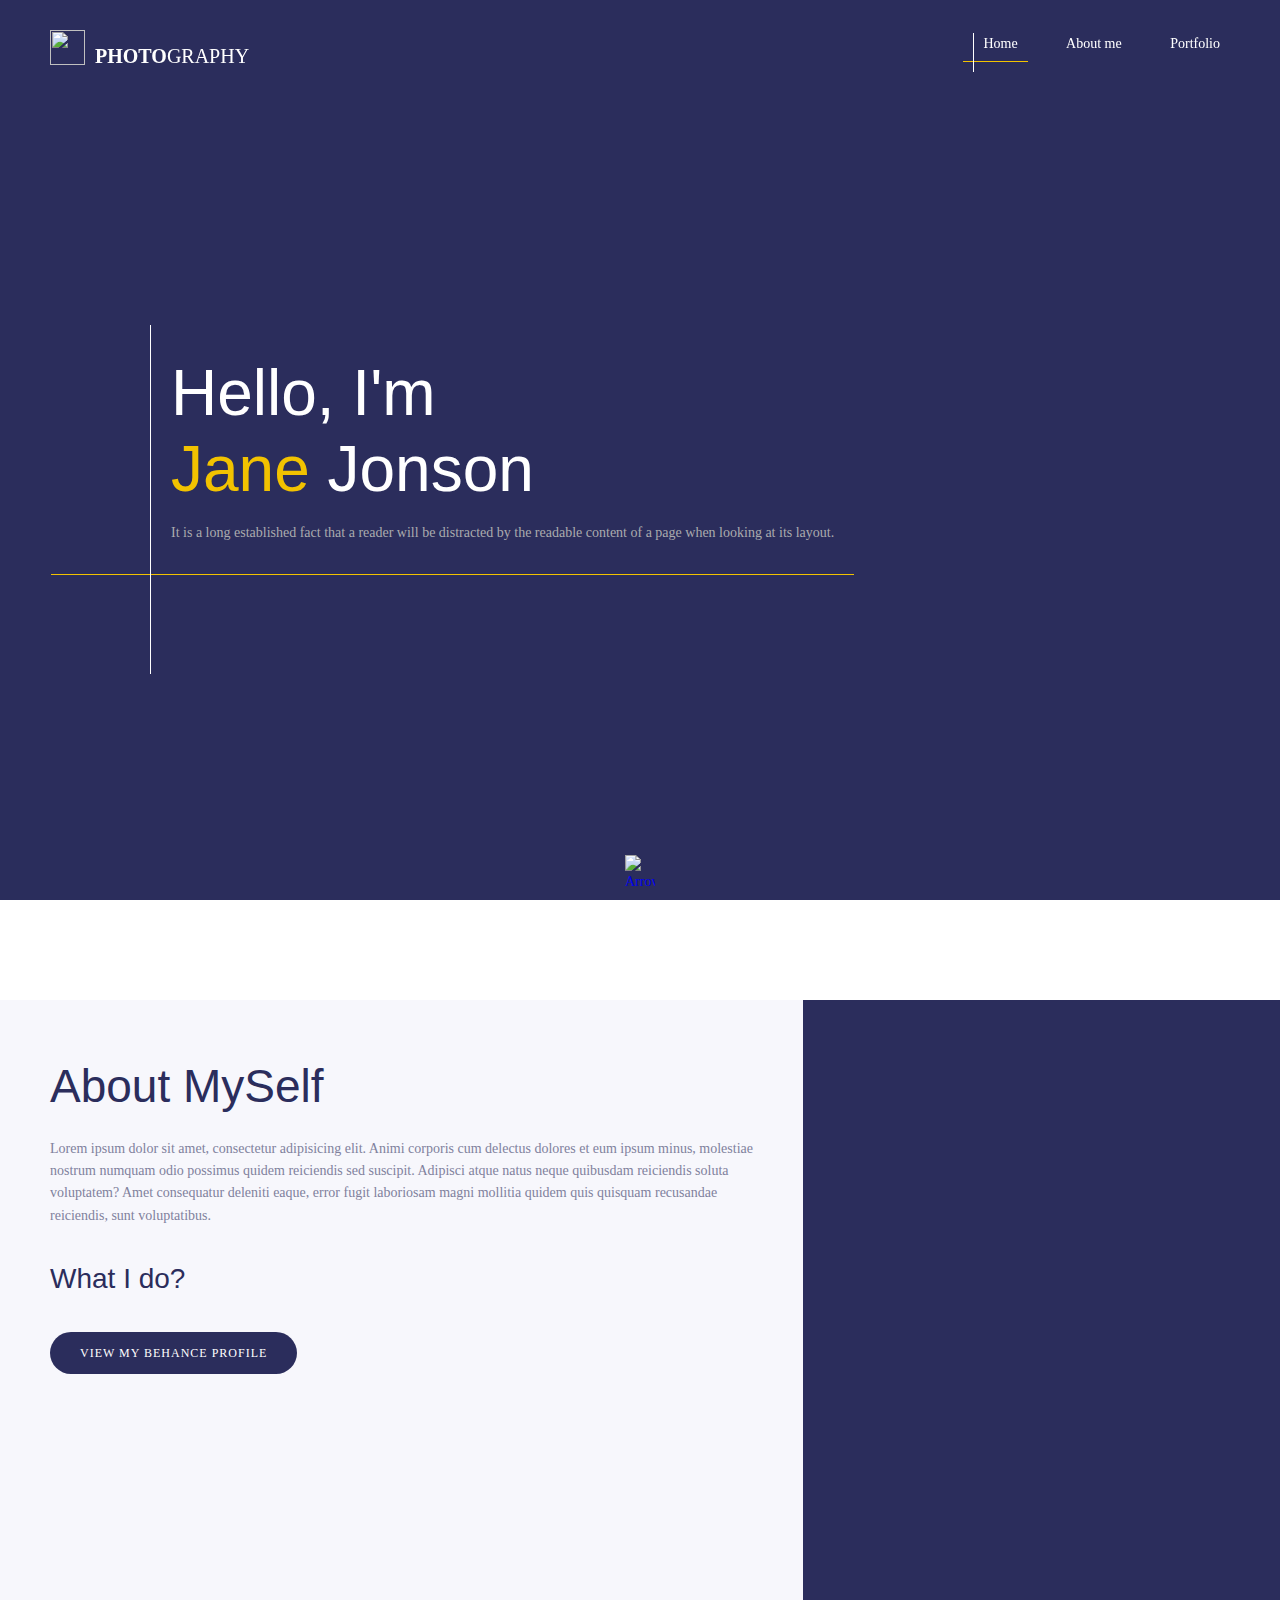
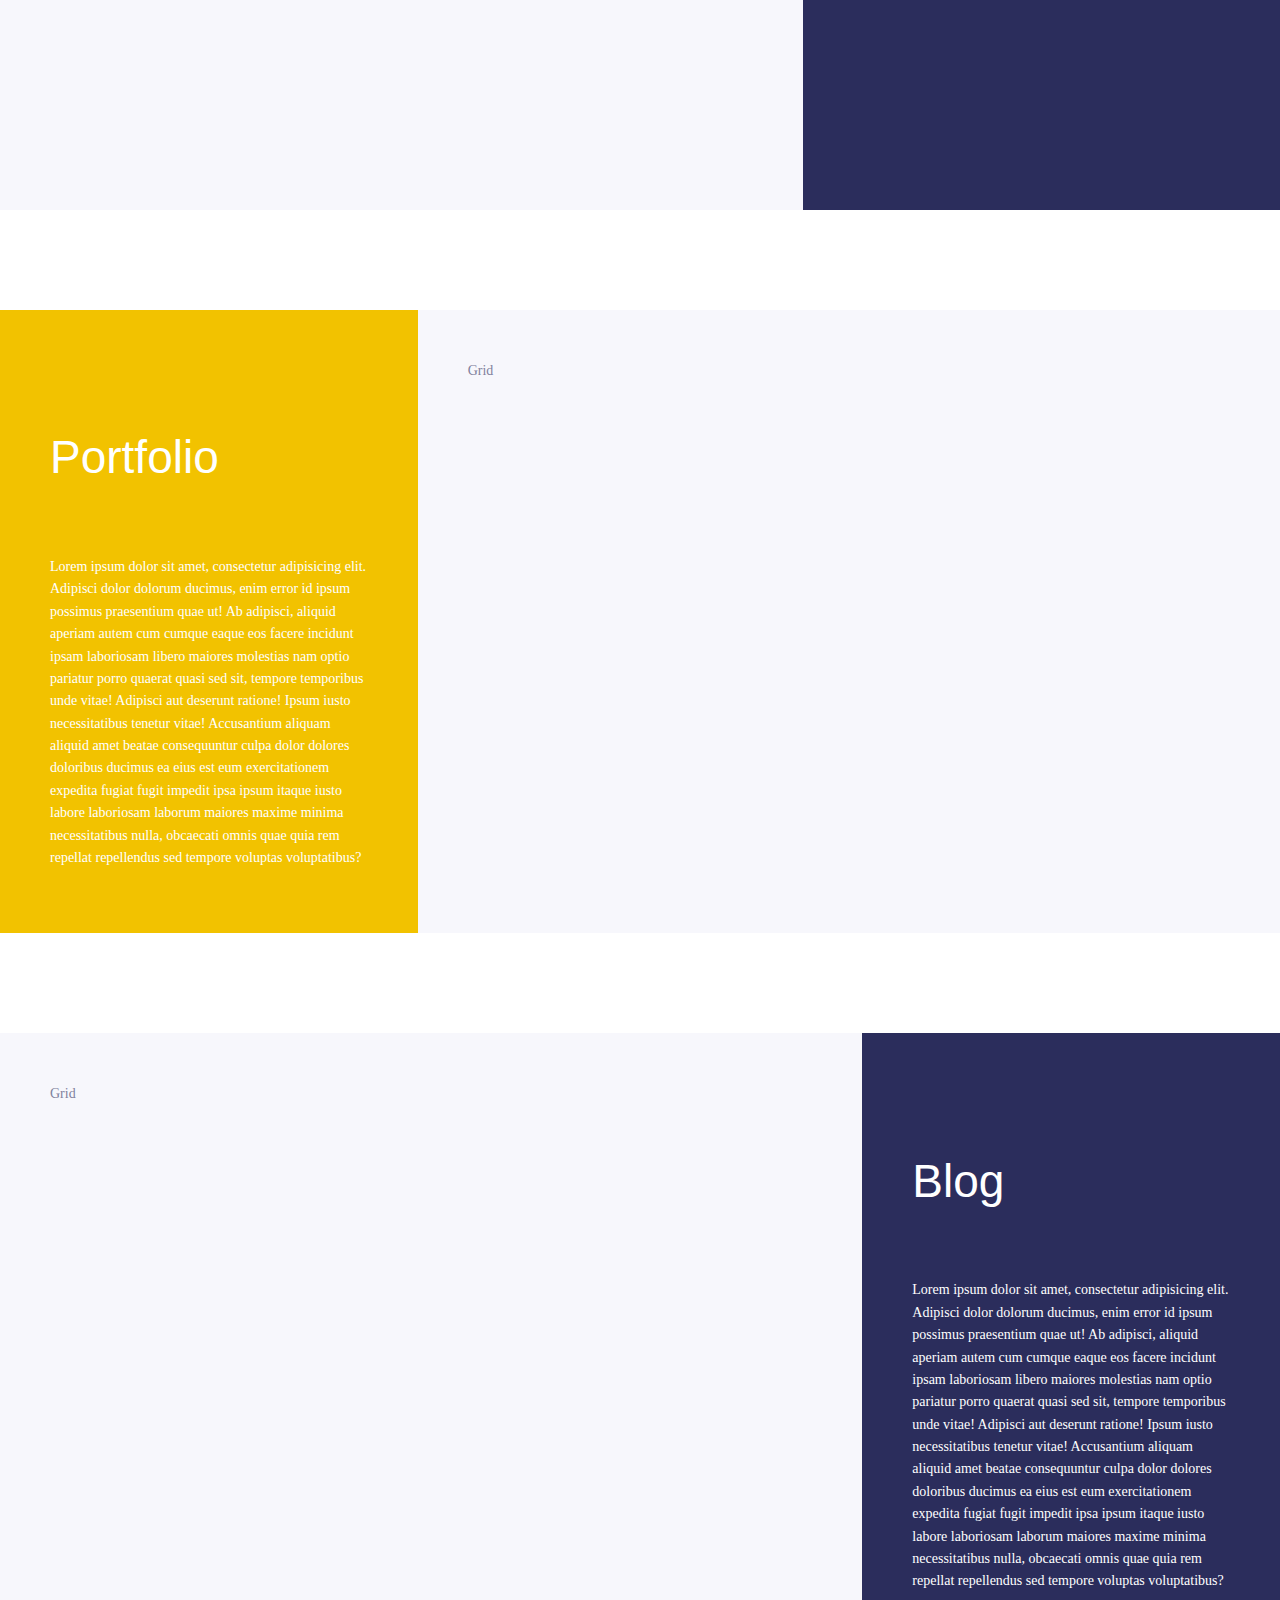
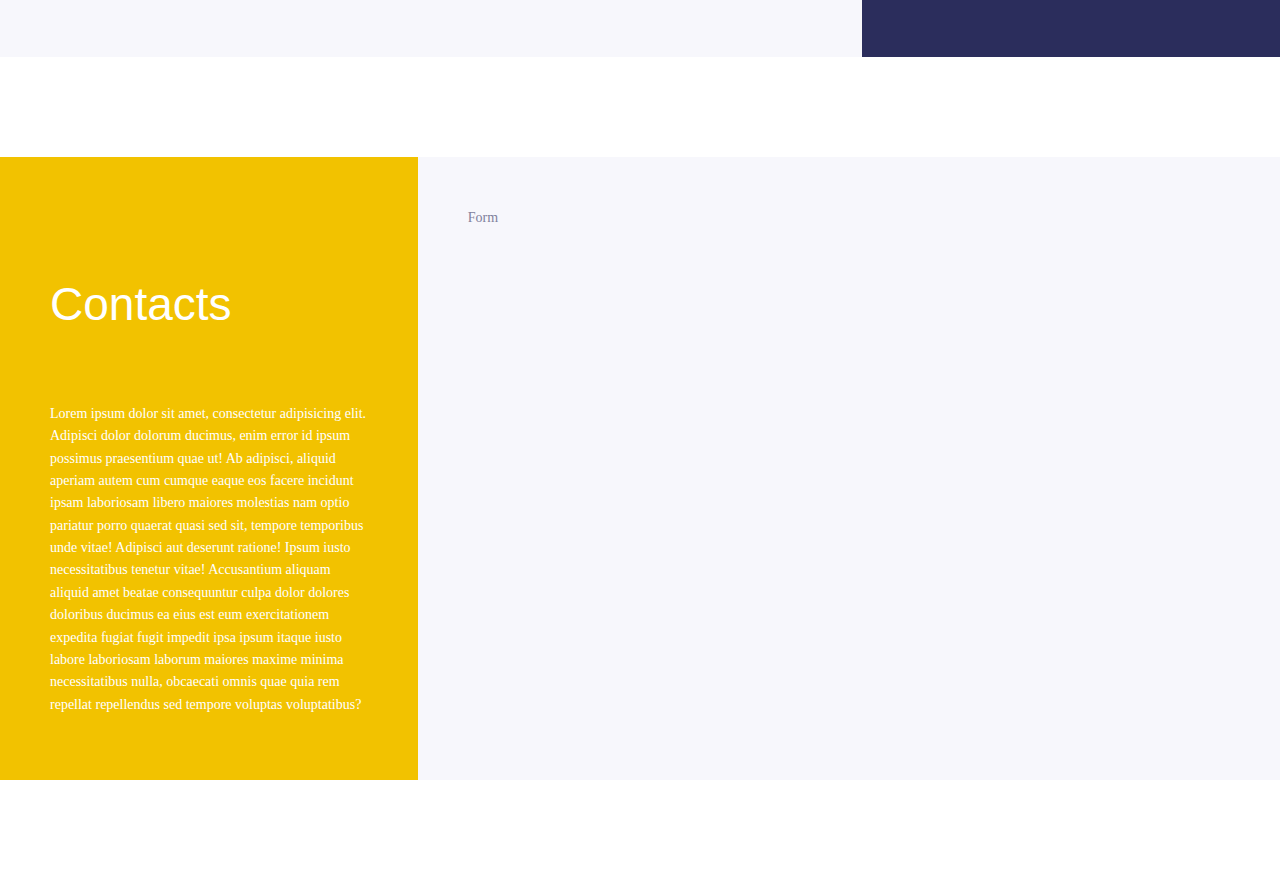
==== index.html @ dc1bf707 "Srcond commit" ====
<!doctype html>
<html lang="ru">
<head>
    <meta charset="UTF-8">
    <meta name="viewport"
          content="width=device-width, user-scalable=no, initial-scale=1.0, maximum-scale=1.0, minimum-scale=1.0">
    <meta http-equiv="X-UA-Compatible" content="ie=edge">
    <title>Photography - Home</title>
<link href="./css/common.css" rel="stylesheet"><link href="./css/index.css" rel="stylesheet"></head>
<body>

    <div class="wrapper">
        <header class="top-line">
            <div class="logo">
                <img class="camera-icon img-responsive" src="images/camera.svg" alt="">
                <p class="logo__text"><span>Photo</span>graphy</p>
            </div>
            <ul class="top-nav hidden-xs">
                <li class="top-nav__item"><a class="top-nav__link active" href="#">Home</a></li>
                <li class="top-nav__item"><a class="top-nav__link" href="#">About me</a></li>
                <li class="top-nav__item"><a class="top-nav__link" href="#">Portfolio</a></li>
            </ul>
        </header>
        <section class="section s-home">
            <div class="home-preview">
                <h2 class="home-preview__title">Hello, I'm<br><span>Jane</span> Jonson</h2>
                <p class="home-preview__description">It is a long established fact that a reader will be distracted by the readable content of a page when looking at its layout.</p>
            </div>
            <span class="square square--1"></span>
            <span class="square square--2"></span>
            <span class="square square--3"></span>
            <a class="arrow-link" href="#"><img class="img-responsive" src="images/arrow.svg" alt="Arrow"></a>
        </section>
        <section class="section s-about-me s-columns s-columns--reverse">
            <div class="s-columns__item s-columns__item--image s-columns__item--accent-1 my-photo"></div>
            <div class="s-columns__item s-columns__item--2">
                <div class="s-content s-about-me-content">
                    <h4 class="s-about-me-content__title">About MySelf</h4>
                    <p class="s-about-me-content__description">
                        Lorem ipsum dolor sit amet, consectetur adipisicing elit. Animi corporis cum delectus dolores et eum ipsum minus, molestiae nostrum numquam odio possimus quidem reiciendis sed suscipit. Adipisci atque natus neque quibusdam reiciendis soluta voluptatem? Amet consequatur deleniti eaque, error fugit laboriosam magni mollitia quidem quis quisquam recusandae reiciendis, sunt voluptatibus.
                    </p>
                    <h4 class="s-about-me-content__sub-title">What I do?</h4>
                    <a href="#" class="btn btn--accent-1">View my behance profile</a>
                </div>
            </div>
        </section>
        <section class="section s-portfolio s-columns">
            <div class="s-columns__item s-columns__item--1 s-columns__item--accent-2">
                <div class="s-sidebar">
                    <h4 class="s-sidebar__title">Portfolio</h4>
                    <p class="s-sidebar__description">Lorem ipsum dolor sit amet, consectetur adipisicing elit. Adipisci dolor dolorum ducimus, enim error id ipsum possimus praesentium quae ut! Ab adipisci, aliquid aperiam autem cum cumque eaque eos facere incidunt ipsam laboriosam libero maiores molestias nam optio pariatur porro quaerat quasi sed sit, tempore temporibus unde vitae! Adipisci aut deserunt ratione! Ipsum iusto necessitatibus tenetur vitae! Accusantium aliquam aliquid amet beatae consequuntur culpa dolor dolores doloribus ducimus ea eius est eum exercitationem expedita fugiat fugit impedit ipsa ipsum itaque iusto labore laboriosam laborum maiores maxime minima necessitatibus nulla, obcaecati omnis quae quia rem repellat repellendus sed tempore voluptas voluptatibus?</p>
                </div>
            </div>
            <div class="s-columns__item s-columns__item--2">
                <div class="s-content">
                    Grid
                </div>
            </div>
        </section>
        <section class="section s-blog s-columns s-columns--reverse">
            <div class="s-columns__item s-columns__item--1 s-columns__item--accent-1">
                <div class="s-sidebar">
                    <h4 class="s-sidebar__title">Blog</h4>
                    <p class="s-sidebar__description">Lorem ipsum dolor sit amet, consectetur adipisicing elit. Adipisci dolor dolorum ducimus, enim error id ipsum possimus praesentium quae ut! Ab adipisci, aliquid aperiam autem cum cumque eaque eos facere incidunt ipsam laboriosam libero maiores molestias nam optio pariatur porro quaerat quasi sed sit, tempore temporibus unde vitae! Adipisci aut deserunt ratione! Ipsum iusto necessitatibus tenetur vitae! Accusantium aliquam aliquid amet beatae consequuntur culpa dolor dolores doloribus ducimus ea eius est eum exercitationem expedita fugiat fugit impedit ipsa ipsum itaque iusto labore laboriosam laborum maiores maxime minima necessitatibus nulla, obcaecati omnis quae quia rem repellat repellendus sed tempore voluptas voluptatibus?</p>
                </div>
            </div>
            <div class="s-columns__item s-columns__item--2">
                <div class="s-content">
                    Grid
                </div>
            </div>
        </section>
        <section class="section s-contacts s-columns">
            <div class="s-columns__item s-columns__item--1 s-columns__item--accent-2">
                <div class="s-sidebar">
                    <h4 class="s-sidebar__title">Contacts</h4>
                    <p class="s-sidebar__description">Lorem ipsum dolor sit amet, consectetur adipisicing elit. Adipisci dolor dolorum ducimus, enim error id ipsum possimus praesentium quae ut! Ab adipisci, aliquid aperiam autem cum cumque eaque eos facere incidunt ipsam laboriosam libero maiores molestias nam optio pariatur porro quaerat quasi sed sit, tempore temporibus unde vitae! Adipisci aut deserunt ratione! Ipsum iusto necessitatibus tenetur vitae! Accusantium aliquam aliquid amet beatae consequuntur culpa dolor dolores doloribus ducimus ea eius est eum exercitationem expedita fugiat fugit impedit ipsa ipsum itaque iusto labore laboriosam laborum maiores maxime minima necessitatibus nulla, obcaecati omnis quae quia rem repellat repellendus sed tempore voluptas voluptatibus?</p>
                </div>
            </div>
            <div class="s-columns__item s-columns__item--2">
                <div class="s-content">
                    Form
                </div>
            </div>
        </section>
    </div>

<script type="text/javascript" src="js/common.js"></script><script type="text/javascript" src="js/index.js"></script></body>
</html>
---- css/common.css ----
@font-face {
  font-family: "Trirong";
  font-style: normal;
  font-weight: 300;
  src: url(../fonts/Trirong-Light.ttf) format("truetype"); }

@font-face {
  font-family: "Trirong";
  font-style: normal;
  font-weight: normal;
  src: url(../fonts/Trirong-Regular.ttf) format("truetype"); }

@font-face {
  font-family: "Trirong";
  font-style: normal;
  font-weight: 600;
  src: url(../fonts/Trirong-Bold.ttf) format("truetype"); }

@font-face {
  font-family: "Muli";
  font-style: normal;
  font-weight: 300;
  src: url(../fonts/Muli-Light.ttf) format("truetype"); }

@font-face {
  font-family: "Muli";
  font-style: normal;
  font-weight: normal;
  src: url(../fonts/Muli-Regular.ttf) format("truetype"); }

@font-face {
  font-family: "Muli";
  font-style: normal;
  font-weight: 600;
  src: url(../fonts/Muli-Bold.ttf) format("truetype"); }
/*!
 * Bootstrap v3.3.7 (http://getbootstrap.com)
 * Copyright 2011-2017 Twitter, Inc.
 * Licensed under MIT (https://github.com/twbs/bootstrap/blob/master/LICENSE)
 */

/*!
 * Generated using the Bootstrap Customizer (https://getbootstrap.com/docs/3.3/customize/?id=8923ae95df636261708defb2355a4cfc)
 * Config saved to config.json and https://gist.github.com/8923ae95df636261708defb2355a4cfc
 */
/*!
 * Bootstrap v3.3.7 (http://getbootstrap.com)
 * Copyright 2011-2016 Twitter, Inc.
 * Licensed under MIT (https://github.com/twbs/bootstrap/blob/master/LICENSE)
 */
/*! normalize.css v3.0.3 | MIT License | github.com/necolas/normalize.css */
html {
  font-family: sans-serif;
  -ms-text-size-adjust: 100%;
  -webkit-text-size-adjust: 100%;
}
body {
  margin: 0;
}
article,
aside,
details,
figcaption,
figure,
footer,
header,
hgroup,
main,
menu,
nav,
section,
summary {
  display: block;
}
audio,
canvas,
progress,
video {
  display: inline-block;
  vertical-align: baseline;
}
audio:not([controls]) {
  display: none;
  height: 0;
}
[hidden],
template {
  display: none;
}
a {
  background-color: transparent;
}
a:active,
a:hover {
  outline: 0;
}
abbr[title] {
  border-bottom: 1px dotted;
}
b,
strong {
  font-weight: bold;
}
dfn {
  font-style: italic;
}
h1 {
  font-size: 2em;
  margin: 0.67em 0;
}
mark {
  background: #ff0;
  color: #000;
}
small {
  font-size: 80%;
}
sub,
sup {
  font-size: 75%;
  line-height: 0;
  position: relative;
  vertical-align: baseline;
}
sup {
  top: -0.5em;
}
sub {
  bottom: -0.25em;
}
img {
  border: 0;
}
svg:not(:root) {
  overflow: hidden;
}
figure {
  margin: 1em 40px;
}
hr {
  -webkit-box-sizing: content-box;
     -moz-box-sizing: content-box;
          box-sizing: content-box;
  height: 0;
}
pre {
  overflow: auto;
}
code,
kbd,
pre,
samp {
  font-family: monospace, monospace;
  font-size: 1em;
}
button,
input,
optgroup,
select,
textarea {
  color: inherit;
  font: inherit;
  margin: 0;
}
button {
  overflow: visible;
}
button,
select {
  text-transform: none;
}
button,
html input[type="button"],
input[type="reset"],
input[type="submit"] {
  -webkit-appearance: button;
  cursor: pointer;
}
button[disabled],
html input[disabled] {
  cursor: default;
}
button::-moz-focus-inner,
input::-moz-focus-inner {
  border: 0;
  padding: 0;
}
input {
  line-height: normal;
}
input[type="checkbox"],
input[type="radio"] {
  -webkit-box-sizing: border-box;
     -moz-box-sizing: border-box;
          box-sizing: border-box;
  padding: 0;
}
input[type="number"]::-webkit-inner-spin-button,
input[type="number"]::-webkit-outer-spin-button {
  height: auto;
}
input[type="search"] {
  -webkit-appearance: textfield;
  -webkit-box-sizing: content-box;
     -moz-box-sizing: content-box;
          box-sizing: content-box;
}
input[type="search"]::-webkit-search-cancel-button,
input[type="search"]::-webkit-search-decoration {
  -webkit-appearance: none;
}
fieldset {
  border: 1px solid #c0c0c0;
  margin: 0 2px;
  padding: 0.35em 0.625em 0.75em;
}
legend {
  border: 0;
  padding: 0;
}
textarea {
  overflow: auto;
}
optgroup {
  font-weight: bold;
}
table {
  border-collapse: collapse;
  border-spacing: 0;
}
td,
th {
  padding: 0;
}
* {
  -webkit-box-sizing: border-box;
  -moz-box-sizing: border-box;
  box-sizing: border-box;
}
*:before,
*:after {
  -webkit-box-sizing: border-box;
  -moz-box-sizing: border-box;
  box-sizing: border-box;
}
html {
  font-size: 10px;
  -webkit-tap-highlight-color: rgba(0, 0, 0, 0);
}
body {
  font-family: "Helvetica Neue", Helvetica, Arial, sans-serif;
  font-size: 14px;
  line-height: 1.42857143;
  color: #333333;
  background-color: #ffffff;
}
input,
button,
select,
textarea {
  font-family: inherit;
  font-size: inherit;
  line-height: inherit;
}
a {
  text-decoration: none;
}
a:hover,
a:focus {
  text-decoration: none;
}
a:focus {
  outline: 5px auto -webkit-focus-ring-color;
  outline-offset: -2px;
}
figure {
  margin: 0;
}
img {
  vertical-align: middle;
}
.img-responsive {
  display: block;
  max-width: 100%;
  height: auto;
}
.img-rounded {
  border-radius: 6px;
}
.img-thumbnail {
  padding: 4px;
  line-height: 1.42857143;
  background-color: #ffffff;
  border: 1px solid #dddddd;
  border-radius: 4px;
  -webkit-transition: all 0.2s ease-in-out;
  -o-transition: all 0.2s ease-in-out;
  transition: all 0.2s ease-in-out;
  display: inline-block;
  max-width: 100%;
  height: auto;
}
.img-circle {
  border-radius: 50%;
}
hr {
  margin-top: 20px;
  margin-bottom: 20px;
  border: 0;
  border-top: 1px solid #eeeeee;
}
.sr-only {
  position: absolute;
  width: 1px;
  height: 1px;
  margin: -1px;
  padding: 0;
  overflow: hidden;
  clip: rect(0, 0, 0, 0);
  border: 0;
}
.sr-only-focusable:active,
.sr-only-focusable:focus {
  position: static;
  width: auto;
  height: auto;
  margin: 0;
  overflow: visible;
  clip: auto;
}
[role="button"] {
  cursor: pointer;
}
.container {
  margin-right: auto;
  margin-left: auto;
  padding-left: 15px;
  padding-right: 15px;
}
@media (min-width: 768px) {
  .container {
    width: 750px;
  }
}
@media (min-width: 992px) {
  .container {
    width: 970px;
  }
}
@media (min-width: 1200px) {
  .container {
    width: 1170px;
  }
}
.container-fluid {
  width: 100%;
  margin-right: auto;
  margin-left: auto;
  padding-left: 15px;
  padding-right: 15px;
}
.row {
  margin-left: -15px;
  margin-right: -15px;
}
.col-xs-1, .col-sm-1, .col-md-1, .col-lg-1, .col-xs-2, .col-sm-2, .col-md-2, .col-lg-2, .col-xs-3, .col-sm-3, .col-md-3, .col-lg-3, .col-xs-4, .col-sm-4, .col-md-4, .col-lg-4, .col-xs-5, .col-sm-5, .col-md-5, .col-lg-5, .col-xs-6, .col-sm-6, .col-md-6, .col-lg-6, .col-xs-7, .col-sm-7, .col-md-7, .col-lg-7, .col-xs-8, .col-sm-8, .col-md-8, .col-lg-8, .col-xs-9, .col-sm-9, .col-md-9, .col-lg-9, .col-xs-10, .col-sm-10, .col-md-10, .col-lg-10, .col-xs-11, .col-sm-11, .col-md-11, .col-lg-11, .col-xs-12, .col-sm-12, .col-md-12, .col-lg-12 {
  position: relative;
  min-height: 1px;
  padding-left: 15px;
  padding-right: 15px;
}
.col-xs-1, .col-xs-2, .col-xs-3, .col-xs-4, .col-xs-5, .col-xs-6, .col-xs-7, .col-xs-8, .col-xs-9, .col-xs-10, .col-xs-11, .col-xs-12 {
  float: left;
}
.col-xs-12 {
  width: 100%;
}
.col-xs-11 {
  width: 91.66666667%;
}
.col-xs-10 {
  width: 83.33333333%;
}
.col-xs-9 {
  width: 75%;
}
.col-xs-8 {
  width: 66.66666667%;
}
.col-xs-7 {
  width: 58.33333333%;
}
.col-xs-6 {
  width: 50%;
}
.col-xs-5 {
  width: 41.66666667%;
}
.col-xs-4 {
  width: 33.33333333%;
}
.col-xs-3 {
  width: 25%;
}
.col-xs-2 {
  width: 16.66666667%;
}
.col-xs-1 {
  width: 8.33333333%;
}
.col-xs-pull-12 {
  right: 100%;
}
.col-xs-pull-11 {
  right: 91.66666667%;
}
.col-xs-pull-10 {
  right: 83.33333333%;
}
.col-xs-pull-9 {
  right: 75%;
}
.col-xs-pull-8 {
  right: 66.66666667%;
}
.col-xs-pull-7 {
  right: 58.33333333%;
}
.col-xs-pull-6 {
  right: 50%;
}
.col-xs-pull-5 {
  right: 41.66666667%;
}
.col-xs-pull-4 {
  right: 33.33333333%;
}
.col-xs-pull-3 {
  right: 25%;
}
.col-xs-pull-2 {
  right: 16.66666667%;
}
.col-xs-pull-1 {
  right: 8.33333333%;
}
.col-xs-pull-0 {
  right: auto;
}
.col-xs-push-12 {
  left: 100%;
}
.col-xs-push-11 {
  left: 91.66666667%;
}
.col-xs-push-10 {
  left: 83.33333333%;
}
.col-xs-push-9 {
  left: 75%;
}
.col-xs-push-8 {
  left: 66.66666667%;
}
.col-xs-push-7 {
  left: 58.33333333%;
}
.col-xs-push-6 {
  left: 50%;
}
.col-xs-push-5 {
  left: 41.66666667%;
}
.col-xs-push-4 {
  left: 33.33333333%;
}
.col-xs-push-3 {
  left: 25%;
}
.col-xs-push-2 {
  left: 16.66666667%;
}
.col-xs-push-1 {
  left: 8.33333333%;
}
.col-xs-push-0 {
  left: auto;
}
.col-xs-offset-12 {
  margin-left: 100%;
}
.col-xs-offset-11 {
  margin-left: 91.66666667%;
}
.col-xs-offset-10 {
  margin-left: 83.33333333%;
}
.col-xs-offset-9 {
  margin-left: 75%;
}
.col-xs-offset-8 {
  margin-left: 66.66666667%;
}
.col-xs-offset-7 {
  margin-left: 58.33333333%;
}
.col-xs-offset-6 {
  margin-left: 50%;
}
.col-xs-offset-5 {
  margin-left: 41.66666667%;
}
.col-xs-offset-4 {
  margin-left: 33.33333333%;
}
.col-xs-offset-3 {
  margin-left: 25%;
}
.col-xs-offset-2 {
  margin-left: 16.66666667%;
}
.col-xs-offset-1 {
  margin-left: 8.33333333%;
}
.col-xs-offset-0 {
  margin-left: 0%;
}
@media (min-width: 768px) {
  .col-sm-1, .col-sm-2, .col-sm-3, .col-sm-4, .col-sm-5, .col-sm-6, .col-sm-7, .col-sm-8, .col-sm-9, .col-sm-10, .col-sm-11, .col-sm-12 {
    float: left;
  }
  .col-sm-12 {
    width: 100%;
  }
  .col-sm-11 {
    width: 91.66666667%;
  }
  .col-sm-10 {
    width: 83.33333333%;
  }
  .col-sm-9 {
    width: 75%;
  }
  .col-sm-8 {
    width: 66.66666667%;
  }
  .col-sm-7 {
    width: 58.33333333%;
  }
  .col-sm-6 {
    width: 50%;
  }
  .col-sm-5 {
    width: 41.66666667%;
  }
  .col-sm-4 {
    width: 33.33333333%;
  }
  .col-sm-3 {
    width: 25%;
  }
  .col-sm-2 {
    width: 16.66666667%;
  }
  .col-sm-1 {
    width: 8.33333333%;
  }
  .col-sm-pull-12 {
    right: 100%;
  }
  .col-sm-pull-11 {
    right: 91.66666667%;
  }
  .col-sm-pull-10 {
    right: 83.33333333%;
  }
  .col-sm-pull-9 {
    right: 75%;
  }
  .col-sm-pull-8 {
    right: 66.66666667%;
  }
  .col-sm-pull-7 {
    right: 58.33333333%;
  }
  .col-sm-pull-6 {
    right: 50%;
  }
  .col-sm-pull-5 {
    right: 41.66666667%;
  }
  .col-sm-pull-4 {
    right: 33.33333333%;
  }
  .col-sm-pull-3 {
    right: 25%;
  }
  .col-sm-pull-2 {
    right: 16.66666667%;
  }
  .col-sm-pull-1 {
    right: 8.33333333%;
  }
  .col-sm-pull-0 {
    right: auto;
  }
  .col-sm-push-12 {
    left: 100%;
  }
  .col-sm-push-11 {
    left: 91.66666667%;
  }
  .col-sm-push-10 {
    left: 83.33333333%;
  }
  .col-sm-push-9 {
    left: 75%;
  }
  .col-sm-push-8 {
    left: 66.66666667%;
  }
  .col-sm-push-7 {
    left: 58.33333333%;
  }
  .col-sm-push-6 {
    left: 50%;
  }
  .col-sm-push-5 {
    left: 41.66666667%;
  }
  .col-sm-push-4 {
    left: 33.33333333%;
  }
  .col-sm-push-3 {
    left: 25%;
  }
  .col-sm-push-2 {
    left: 16.66666667%;
  }
  .col-sm-push-1 {
    left: 8.33333333%;
  }
  .col-sm-push-0 {
    left: auto;
  }
  .col-sm-offset-12 {
    margin-left: 100%;
  }
  .col-sm-offset-11 {
    margin-left: 91.66666667%;
  }
  .col-sm-offset-10 {
    margin-left: 83.33333333%;
  }
  .col-sm-offset-9 {
    margin-left: 75%;
  }
  .col-sm-offset-8 {
    margin-left: 66.66666667%;
  }
  .col-sm-offset-7 {
    margin-left: 58.33333333%;
  }
  .col-sm-offset-6 {
    margin-left: 50%;
  }
  .col-sm-offset-5 {
    margin-left: 41.66666667%;
  }
  .col-sm-offset-4 {
    margin-left: 33.33333333%;
  }
  .col-sm-offset-3 {
    margin-left: 25%;
  }
  .col-sm-offset-2 {
    margin-left: 16.66666667%;
  }
  .col-sm-offset-1 {
    margin-left: 8.33333333%;
  }
  .col-sm-offset-0 {
    margin-left: 0%;
  }
}
@media (min-width: 992px) {
  .col-md-1, .col-md-2, .col-md-3, .col-md-4, .col-md-5, .col-md-6, .col-md-7, .col-md-8, .col-md-9, .col-md-10, .col-md-11, .col-md-12 {
    float: left;
  }
  .col-md-12 {
    width: 100%;
  }
  .col-md-11 {
    width: 91.66666667%;
  }
  .col-md-10 {
    width: 83.33333333%;
  }
  .col-md-9 {
    width: 75%;
  }
  .col-md-8 {
    width: 66.66666667%;
  }
  .col-md-7 {
    width: 58.33333333%;
  }
  .col-md-6 {
    width: 50%;
  }
  .col-md-5 {
    width: 41.66666667%;
  }
  .col-md-4 {
    width: 33.33333333%;
  }
  .col-md-3 {
    width: 25%;
  }
  .col-md-2 {
    width: 16.66666667%;
  }
  .col-md-1 {
    width: 8.33333333%;
  }
  .col-md-pull-12 {
    right: 100%;
  }
  .col-md-pull-11 {
    right: 91.66666667%;
  }
  .col-md-pull-10 {
    right: 83.33333333%;
  }
  .col-md-pull-9 {
    right: 75%;
  }
  .col-md-pull-8 {
    right: 66.66666667%;
  }
  .col-md-pull-7 {
    right: 58.33333333%;
  }
  .col-md-pull-6 {
    right: 50%;
  }
  .col-md-pull-5 {
    right: 41.66666667%;
  }
  .col-md-pull-4 {
    right: 33.33333333%;
  }
  .col-md-pull-3 {
    right: 25%;
  }
  .col-md-pull-2 {
    right: 16.66666667%;
  }
  .col-md-pull-1 {
    right: 8.33333333%;
  }
  .col-md-pull-0 {
    right: auto;
  }
  .col-md-push-12 {
    left: 100%;
  }
  .col-md-push-11 {
    left: 91.66666667%;
  }
  .col-md-push-10 {
    left: 83.33333333%;
  }
  .col-md-push-9 {
    left: 75%;
  }
  .col-md-push-8 {
    left: 66.66666667%;
  }
  .col-md-push-7 {
    left: 58.33333333%;
  }
  .col-md-push-6 {
    left: 50%;
  }
  .col-md-push-5 {
    left: 41.66666667%;
  }
  .col-md-push-4 {
    left: 33.33333333%;
  }
  .col-md-push-3 {
    left: 25%;
  }
  .col-md-push-2 {
    left: 16.66666667%;
  }
  .col-md-push-1 {
    left: 8.33333333%;
  }
  .col-md-push-0 {
    left: auto;
  }
  .col-md-offset-12 {
    margin-left: 100%;
  }
  .col-md-offset-11 {
    margin-left: 91.66666667%;
  }
  .col-md-offset-10 {
    margin-left: 83.33333333%;
  }
  .col-md-offset-9 {
    margin-left: 75%;
  }
  .col-md-offset-8 {
    margin-left: 66.66666667%;
  }
  .col-md-offset-7 {
    margin-left: 58.33333333%;
  }
  .col-md-offset-6 {
    margin-left: 50%;
  }
  .col-md-offset-5 {
    margin-left: 41.66666667%;
  }
  .col-md-offset-4 {
    margin-left: 33.33333333%;
  }
  .col-md-offset-3 {
    margin-left: 25%;
  }
  .col-md-offset-2 {
    margin-left: 16.66666667%;
  }
  .col-md-offset-1 {
    margin-left: 8.33333333%;
  }
  .col-md-offset-0 {
    margin-left: 0%;
  }
}
@media (min-width: 1200px) {
  .col-lg-1, .col-lg-2, .col-lg-3, .col-lg-4, .col-lg-5, .col-lg-6, .col-lg-7, .col-lg-8, .col-lg-9, .col-lg-10, .col-lg-11, .col-lg-12 {
    float: left;
  }
  .col-lg-12 {
    width: 100%;
  }
  .col-lg-11 {
    width: 91.66666667%;
  }
  .col-lg-10 {
    width: 83.33333333%;
  }
  .col-lg-9 {
    width: 75%;
  }
  .col-lg-8 {
    width: 66.66666667%;
  }
  .col-lg-7 {
    width: 58.33333333%;
  }
  .col-lg-6 {
    width: 50%;
  }
  .col-lg-5 {
    width: 41.66666667%;
  }
  .col-lg-4 {
    width: 33.33333333%;
  }
  .col-lg-3 {
    width: 25%;
  }
  .col-lg-2 {
    width: 16.66666667%;
  }
  .col-lg-1 {
    width: 8.33333333%;
  }
  .col-lg-pull-12 {
    right: 100%;
  }
  .col-lg-pull-11 {
    right: 91.66666667%;
  }
  .col-lg-pull-10 {
    right: 83.33333333%;
  }
  .col-lg-pull-9 {
    right: 75%;
  }
  .col-lg-pull-8 {
    right: 66.66666667%;
  }
  .col-lg-pull-7 {
    right: 58.33333333%;
  }
  .col-lg-pull-6 {
    right: 50%;
  }
  .col-lg-pull-5 {
    right: 41.66666667%;
  }
  .col-lg-pull-4 {
    right: 33.33333333%;
  }
  .col-lg-pull-3 {
    right: 25%;
  }
  .col-lg-pull-2 {
    right: 16.66666667%;
  }
  .col-lg-pull-1 {
    right: 8.33333333%;
  }
  .col-lg-pull-0 {
    right: auto;
  }
  .col-lg-push-12 {
    left: 100%;
  }
  .col-lg-push-11 {
    left: 91.66666667%;
  }
  .col-lg-push-10 {
    left: 83.33333333%;
  }
  .col-lg-push-9 {
    left: 75%;
  }
  .col-lg-push-8 {
    left: 66.66666667%;
  }
  .col-lg-push-7 {
    left: 58.33333333%;
  }
  .col-lg-push-6 {
    left: 50%;
  }
  .col-lg-push-5 {
    left: 41.66666667%;
  }
  .col-lg-push-4 {
    left: 33.33333333%;
  }
  .col-lg-push-3 {
    left: 25%;
  }
  .col-lg-push-2 {
    left: 16.66666667%;
  }
  .col-lg-push-1 {
    left: 8.33333333%;
  }
  .col-lg-push-0 {
    left: auto;
  }
  .col-lg-offset-12 {
    margin-left: 100%;
  }
  .col-lg-offset-11 {
    margin-left: 91.66666667%;
  }
  .col-lg-offset-10 {
    margin-left: 83.33333333%;
  }
  .col-lg-offset-9 {
    margin-left: 75%;
  }
  .col-lg-offset-8 {
    margin-left: 66.66666667%;
  }
  .col-lg-offset-7 {
    margin-left: 58.33333333%;
  }
  .col-lg-offset-6 {
    margin-left: 50%;
  }
  .col-lg-offset-5 {
    margin-left: 41.66666667%;
  }
  .col-lg-offset-4 {
    margin-left: 33.33333333%;
  }
  .col-lg-offset-3 {
    margin-left: 25%;
  }
  .col-lg-offset-2 {
    margin-left: 16.66666667%;
  }
  .col-lg-offset-1 {
    margin-left: 8.33333333%;
  }
  .col-lg-offset-0 {
    margin-left: 0%;
  }
}
.clearfix:before,
.clearfix:after,
.container:before,
.container:after,
.container-fluid:before,
.container-fluid:after,
.row:before,
.row:after {
  content: " ";
  display: table;
}
.clearfix:after,
.container:after,
.container-fluid:after,
.row:after {
  clear: both;
}
.center-block {
  display: block;
  margin-left: auto;
  margin-right: auto;
}
.pull-right {
  float: right !important;
}
.pull-left {
  float: left !important;
}
.hide {
  display: none !important;
}
.show {
  display: block !important;
}
.invisible {
  visibility: hidden;
}
.text-hide {
  font: 0/0 a;
  color: transparent;
  text-shadow: none;
  background-color: transparent;
  border: 0;
}
.hidden {
  display: none !important;
}
.affix {
  position: fixed;
}
@-ms-viewport {
  width: device-width;
}
.visible-xs,
.visible-sm,
.visible-md,
.visible-lg {
  display: none !important;
}
.visible-xs-block,
.visible-xs-inline,
.visible-xs-inline-block,
.visible-sm-block,
.visible-sm-inline,
.visible-sm-inline-block,
.visible-md-block,
.visible-md-inline,
.visible-md-inline-block,
.visible-lg-block,
.visible-lg-inline,
.visible-lg-inline-block {
  display: none !important;
}
@media (max-width: 767px) {
  .visible-xs {
    display: block !important;
  }
  table.visible-xs {
    display: table !important;
  }
  tr.visible-xs {
    display: table-row !important;
  }
  th.visible-xs,
  td.visible-xs {
    display: table-cell !important;
  }
}
@media (max-width: 767px) {
  .visible-xs-block {
    display: block !important;
  }
}
@media (max-width: 767px) {
  .visible-xs-inline {
    display: inline !important;
  }
}
@media (max-width: 767px) {
  .visible-xs-inline-block {
    display: inline-block !important;
  }
}
@media (min-width: 768px) and (max-width: 991px) {
  .visible-sm {
    display: block !important;
  }
  table.visible-sm {
    display: table !important;
  }
  tr.visible-sm {
    display: table-row !important;
  }
  th.visible-sm,
  td.visible-sm {
    display: table-cell !important;
  }
}
@media (min-width: 768px) and (max-width: 991px) {
  .visible-sm-block {
    display: block !important;
  }
}
@media (min-width: 768px) and (max-width: 991px) {
  .visible-sm-inline {
    display: inline !important;
  }
}
@media (min-width: 768px) and (max-width: 991px) {
  .visible-sm-inline-block {
    display: inline-block !important;
  }
}
@media (min-width: 992px) and (max-width: 1199px) {
  .visible-md {
    display: block !important;
  }
  table.visible-md {
    display: table !important;
  }
  tr.visible-md {
    display: table-row !important;
  }
  th.visible-md,
  td.visible-md {
    display: table-cell !important;
  }
}
@media (min-width: 992px) and (max-width: 1199px) {
  .visible-md-block {
    display: block !important;
  }
}
@media (min-width: 992px) and (max-width: 1199px) {
  .visible-md-inline {
    display: inline !important;
  }
}
@media (min-width: 992px) and (max-width: 1199px) {
  .visible-md-inline-block {
    display: inline-block !important;
  }
}
@media (min-width: 1200px) {
  .visible-lg {
    display: block !important;
  }
  table.visible-lg {
    display: table !important;
  }
  tr.visible-lg {
    display: table-row !important;
  }
  th.visible-lg,
  td.visible-lg {
    display: table-cell !important;
  }
}
@media (min-width: 1200px) {
  .visible-lg-block {
    display: block !important;
  }
}
@media (min-width: 1200px) {
  .visible-lg-inline {
    display: inline !important;
  }
}
@media (min-width: 1200px) {
  .visible-lg-inline-block {
    display: inline-block !important;
  }
}
@media (max-width: 767px) {
  .hidden-xs {
    display: none !important;
  }
}
@media (min-width: 768px) and (max-width: 991px) {
  .hidden-sm {
    display: none !important;
  }
}
@media (min-width: 992px) and (max-width: 1199px) {
  .hidden-md {
    display: none !important;
  }
}
@media (min-width: 1200px) {
  .hidden-lg {
    display: none !important;
  }
}
.visible-print {
  display: none !important;
}
@media print {
  .visible-print {
    display: block !important;
  }
  table.visible-print {
    display: table !important;
  }
  tr.visible-print {
    display: table-row !important;
  }
  th.visible-print,
  td.visible-print {
    display: table-cell !important;
  }
}
.visible-print-block {
  display: none !important;
}
@media print {
  .visible-print-block {
    display: block !important;
  }
}
.visible-print-inline {
  display: none !important;
}
@media print {
  .visible-print-inline {
    display: inline !important;
  }
}
.visible-print-inline-block {
  display: none !important;
}
@media print {
  .visible-print-inline-block {
    display: inline-block !important;
  }
}
@media print {
  .hidden-print {
    display: none !important;
  }
}
body, html {
  font-size: 14px;
  min-width: 320px;
  position: relative;
  line-height: 1.6;
  font-family: "Muli";
  font-weight: normal;
  overflow-x: hidden;
  background-color: #fff;
  color: #80819D; }

.img-responsive {
  display: block;
  width: 100%;
  height: auto; }

.no-padding {
  padding: 0; }

.section {
  position: relative;
  margin: 100px 0;
  background-color: #f7f7fc; }

.s-home {
  display: flex;
  align-items: center;
  height: 100vh;
  background: #2B2D5C url(../images/bgImage.jpg) right bottom/cover no-repeat;
  color: #fff;
  margin: 0;
  padding: 0 150px; }

.top-line {
  position: fixed;
  top: 0;
  left: 0;
  width: 100%;
  z-index: 9999;
  padding: 30px 50px;
  background-color: transparent;
  transition: .25s all ease;
  display: flex;
  justify-content: space-between;
  align-items: center; }
  .top-line.active {
    background-color: #2B2D5C;
    padding: 20px 50px; }
    .top-line.active .logo {
      align-items: center; }
      .top-line.active .logo .camera-icon {
        width: 25px;
        height: 25px; }
      .top-line.active .logo__text {
        font-size: 16px; }
    .top-line.active .top-nav__link {
      padding: 0 5px 3px; }
      .top-line.active .top-nav__link.active:before, .top-line.active .top-nav__link:hover:before {
        width: 100%; }
      .top-line.active .top-nav__link.active:after, .top-line.active .top-nav__link:hover:after {
        opacity: 0; }

.logo {
  display: flex;
  align-items: flex-end; }
  .logo .camera-icon {
    width: 35px;
    height: 35px;
    margin-right: 10px; }
  .logo__text {
    text-transform: uppercase;
    font-weight: 300;
    color: #fff;
    font-size: 20px;
    line-height: 1;
    margin: 0 0 -1px; }
    .logo__text span {
      font-weight: 600; }

.top-nav {
  margin: 0;
  padding: 0; }
  .top-nav__item {
    display: inline-block;
    list-style-type: none;
    margin-right: 25px; }
    .top-nav__item:last-of-type {
      margin-right: 0; }
  .top-nav__link {
    position: relative;
    display: inline-block;
    color: #fff;
    padding: 0 10px 6px; }
    .top-nav__link.active:before, .top-nav__link:hover:before {
      content: '';
      position: absolute;
      bottom: 0;
      right: 0;
      width: calc(100% + 10px);
      height: 1px;
      background-color: #F2C200; }
    .top-nav__link.active:after, .top-nav__link:hover:after {
      content: '';
      position: absolute;
      left: 0;
      top: 0;
      height: calc(100% + 10px);
      width: 1px;
      background-color: #fff; }

.home-preview {
  position: relative;
  border-left: 1px solid #fff;
  border-bottom: 1px solid #F2C200;
  padding: 0 20px;
  z-index: 2; }
  .home-preview:after, .home-preview:before {
    content: '';
    position: absolute;
    z-index: 2; }
  .home-preview:after {
    left: -1px;
    bottom: -100px;
    height: 100px;
    width: 1px;
    background-color: #fff; }
  .home-preview:before {
    bottom: -1px;
    left: -100px;
    width: 100px;
    height: 1px;
    background-color: #F2C200; }
  .home-preview__title {
    font-family: "Trirong", sans-serif;
    font-weight: 300;
    font-size: 4.571em;
    line-height: 1.2;
    margin: 0;
    padding-top: 30px; }
    .home-preview__title span {
      color: #F2C200; }
  .home-preview__description {
    color: #aaabae;
    margin-bottom: 0;
    padding-bottom: 30px; }

.square {
  position: absolute; }
  .square--1 {
    left: 0;
    bottom: 100px;
    width: 50px;
    height: 50px;
    background-color: rgba(43, 45, 92, 0.3); }
  .square--2 {
    left: 0;
    bottom: 0;
    width: 100px;
    height: 100px;
    background-color: rgba(43, 45, 92, 0.7); }
  .square--3 {
    left: 100px;
    bottom: 0;
    width: 50px;
    height: 50px;
    background-color: rgba(43, 45, 92, 0.3); }

.arrow-link {
  position: absolute;
  z-index: 2;
  width: 30px;
  height: 30px;
  bottom: 15px;
  left: calc(50% - 15px);
  transition: .25s all ease; }

.btn {
  position: relative;
  display: inline-block;
  padding: 15px 30px;
  border-radius: 100px;
  text-transform: uppercase;
  line-height: 1;
  font-size: 12px;
  letter-spacing: 1px; }
  .btn--accent-1 {
    background-color: #2B2D5C;
    color: #fff; }
  .btn--accent-2 {
    background-color: #F2C200;
    color: #2B2D5C; }

/*==========  Desktop First  ==========*/
@media only screen and (max-width: 1200px) {
  /**/ }

/* Medium Devices, Desktops */
@media only screen and (max-width: 992px) {
  .s-home {
    padding: 0 80px; }
  .top-line {
    padding: 30px 80px; }
    .top-line.active {
      background-color: #2B2D5C;
      padding: 30px 80px; } }

/* Small Devices, Tablets */
@media only screen and (max-width: 768px) {
  .s-home {
    padding: 0 30px; }
  .top-line {
    padding: 15px 30px; }
    .top-line.active {
      background-color: #2B2D5C;
      padding: 15px 30px; }
  .home-preview:before {
    display: none; } }

/* Extra Small Devices, Phones */
@media only screen and (max-width: 480px) {
  .s-home {
    padding: 0 20px; }
  .top-line {
    padding: 15px 20px; }
    .top-line.active {
      background-color: #2B2D5C;
      padding: 15px 20px; } }

/* Custom, iPhone Retina */
@media only screen and (max-width: 320px) {
  /**/ }

/*==========  Mobile First  ==========*/
/* Custom, iPhone Retina */
@media only screen and (min-width: 320px) {
  /**/ }

/* Extra Small Devices, Phones */
@media only screen and (min-width: 480px) {
  /**/ }

/* Small Devices, Tablets */
@media only screen and (min-width: 768px) {
  /**/ }

/* Medium Devices, Desktops */
@media only screen and (min-width: 992px) {
  /**/ }

/* Large Devices, Wide Screens */
@media only screen and (min-width: 1200px) {
  /**/ }
---- css/index.css ----
body, html {
  font-size: 14px;
  min-width: 320px;
  position: relative;
  line-height: 1.6;
  font-family: "Muli";
  font-weight: normal;
  overflow-x: hidden;
  background-color: #fff;
  color: #80819D; }

.img-responsive {
  display: block;
  width: 100%;
  height: auto; }

.no-padding {
  padding: 0; }

.s-columns {
  display: flex;
  flex-flow: row wrap; }
  .s-columns--reverse {
    flex-direction: row-reverse; }
  .s-columns__item--1 {
    flex-basis: 400px;
    flex-grow: 1; }
  .s-columns__item--2 {
    flex-basis: 650px;
    flex-grow: 12; }
  .s-columns__item--image {
    flex-basis: 400px;
    flex-grow: 6; }
  .s-columns__item--accent-1 {
    background-color: #2B2D5C; }
  .s-columns__item--accent-2 {
    background-color: #F2C200; }

.s-sidebar {
  padding: 50px;
  color: #fff; }
  .s-sidebar__title {
    font-family: "Trirong", sans-serif;
    font-size: 46px;
    font-weight: 400;
    color: #fff; }

.s-content {
  padding: 50px; }

.s-about-me-content__title, .s-about-me-content__sub-title {
  font-family: "Trirong", sans-serif;
  font-size: 46px;
  font-weight: 400;
  color: #2B2D5C;
  margin: 0; }

.s-about-me-content__sub-title {
  font-size: 28px;
  margin: 30px 0; }

.my-photo {
  background: #2B2D5C url(../images/myPhoto.jpg) center center/cover no-repeat;
  min-height: 90vh; }

/*==========  Desktop First  ==========*/
@media only screen and (max-width: 1200px) {
  /**/ }

/* Medium Devices, Desktops */
@media only screen and (max-width: 992px) {
  .s-about-me-content {
    padding: 80px; } }

/* Small Devices, Tablets */
@media only screen and (max-width: 768px) {
  .s-about-me-content {
    padding: 30px; } }

/* Extra Small Devices, Phones */
@media only screen and (max-width: 480px) {
  .s-home {
    padding: 0 20px; }
  .top-line {
    padding: 15px 20px; } }

/* Custom, iPhone Retina */
@media only screen and (max-width: 320px) {
  /**/ }
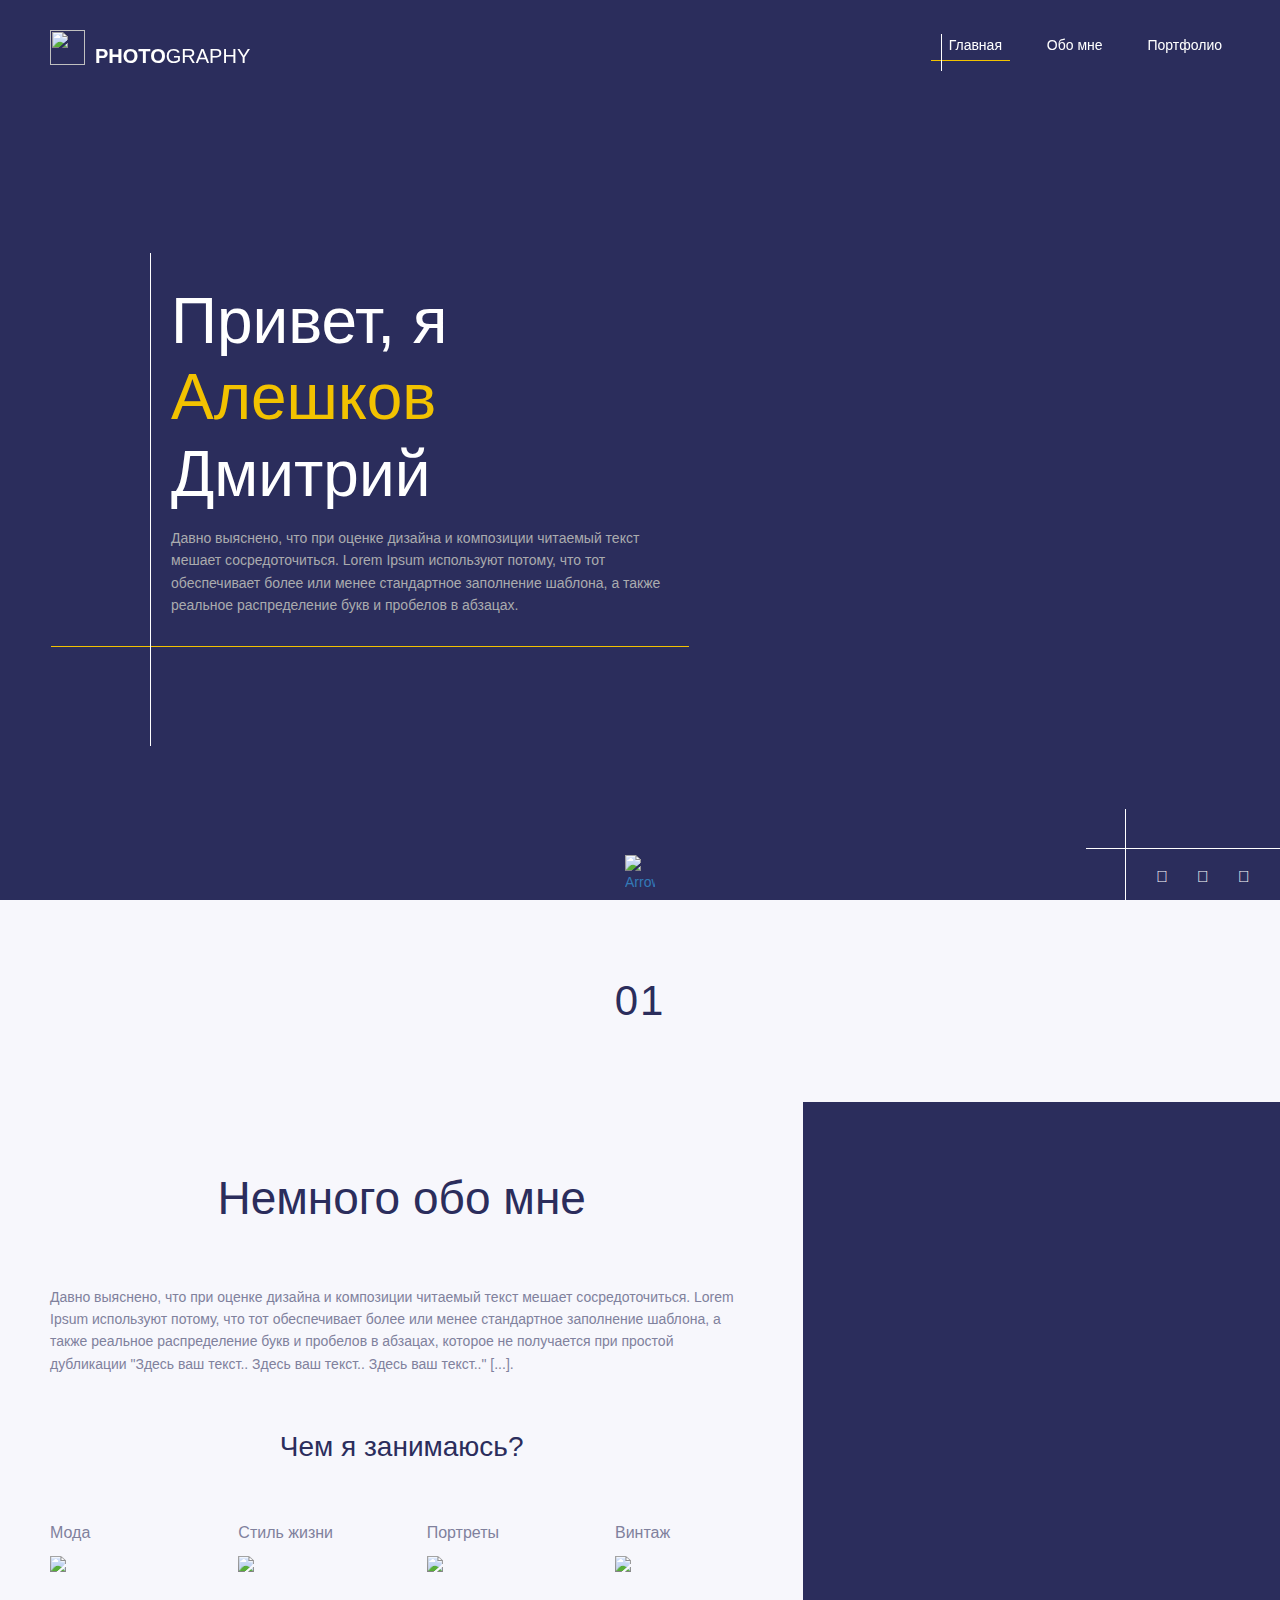
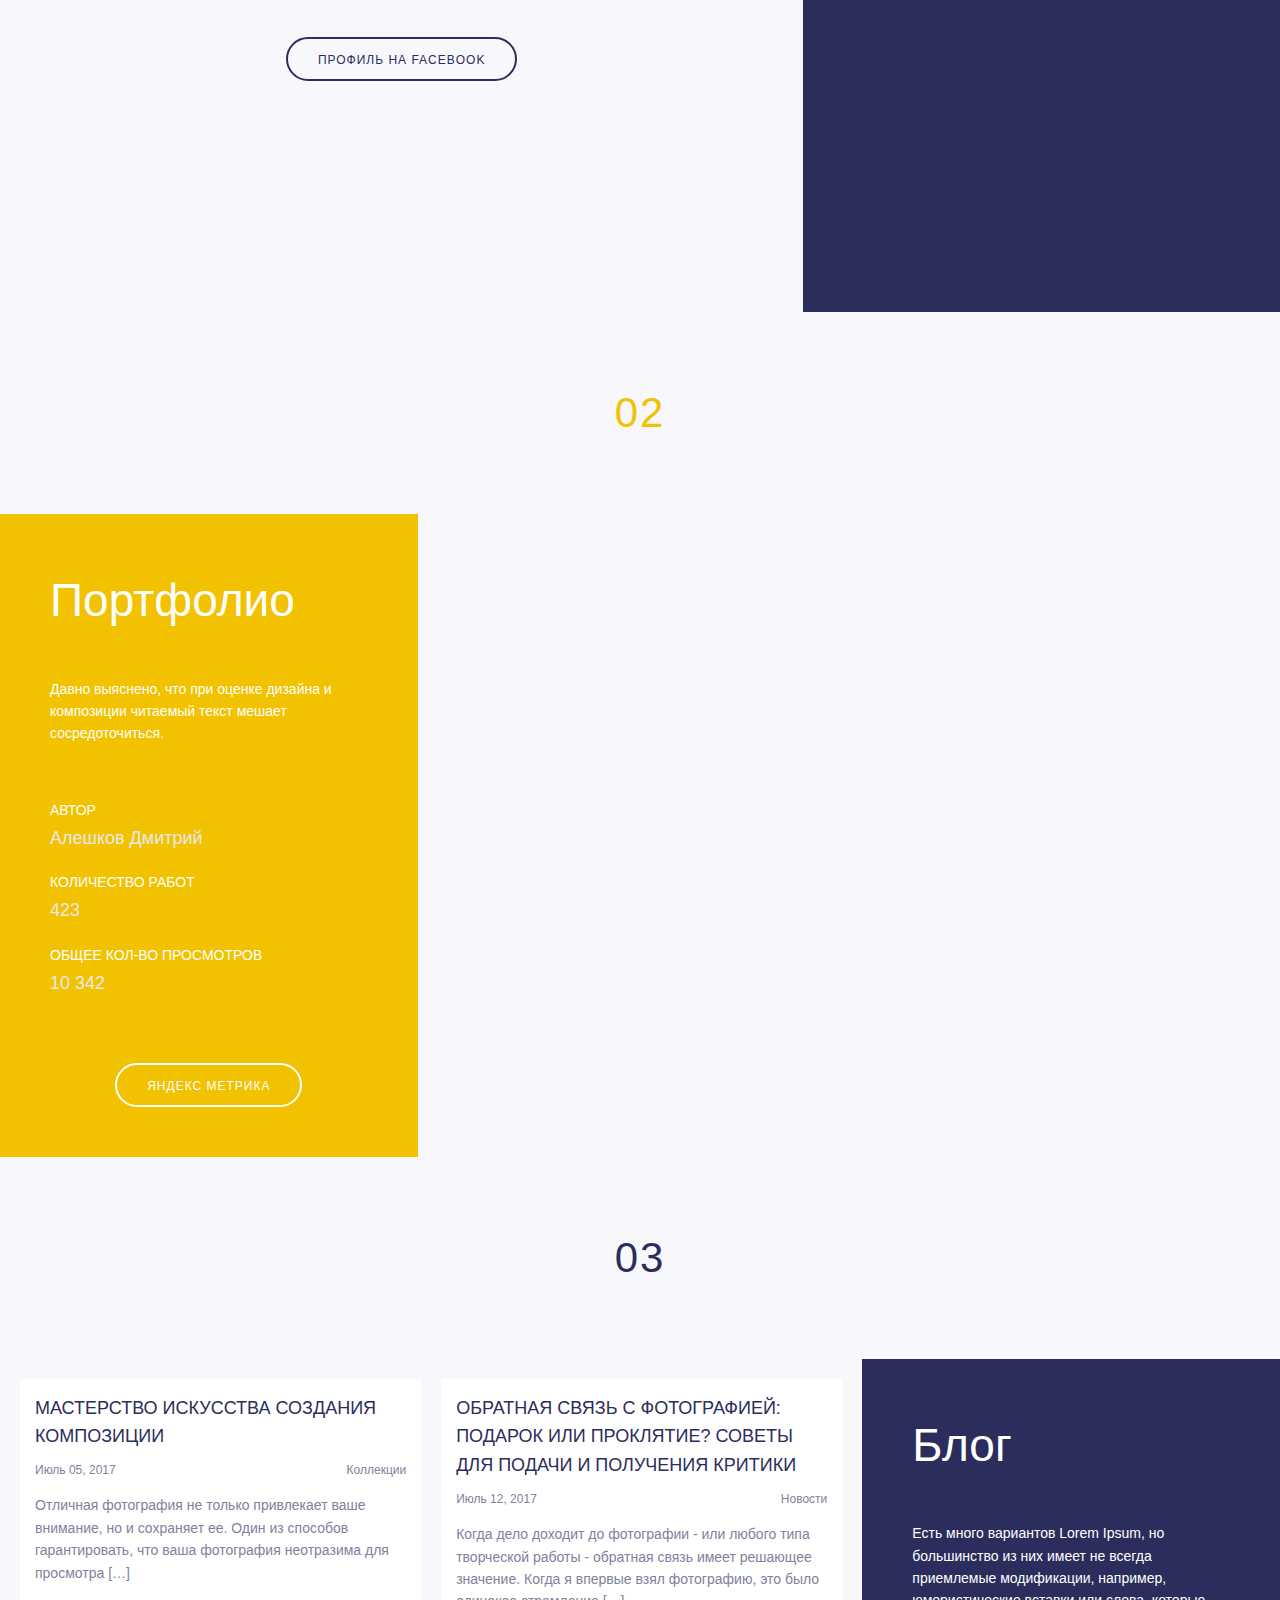
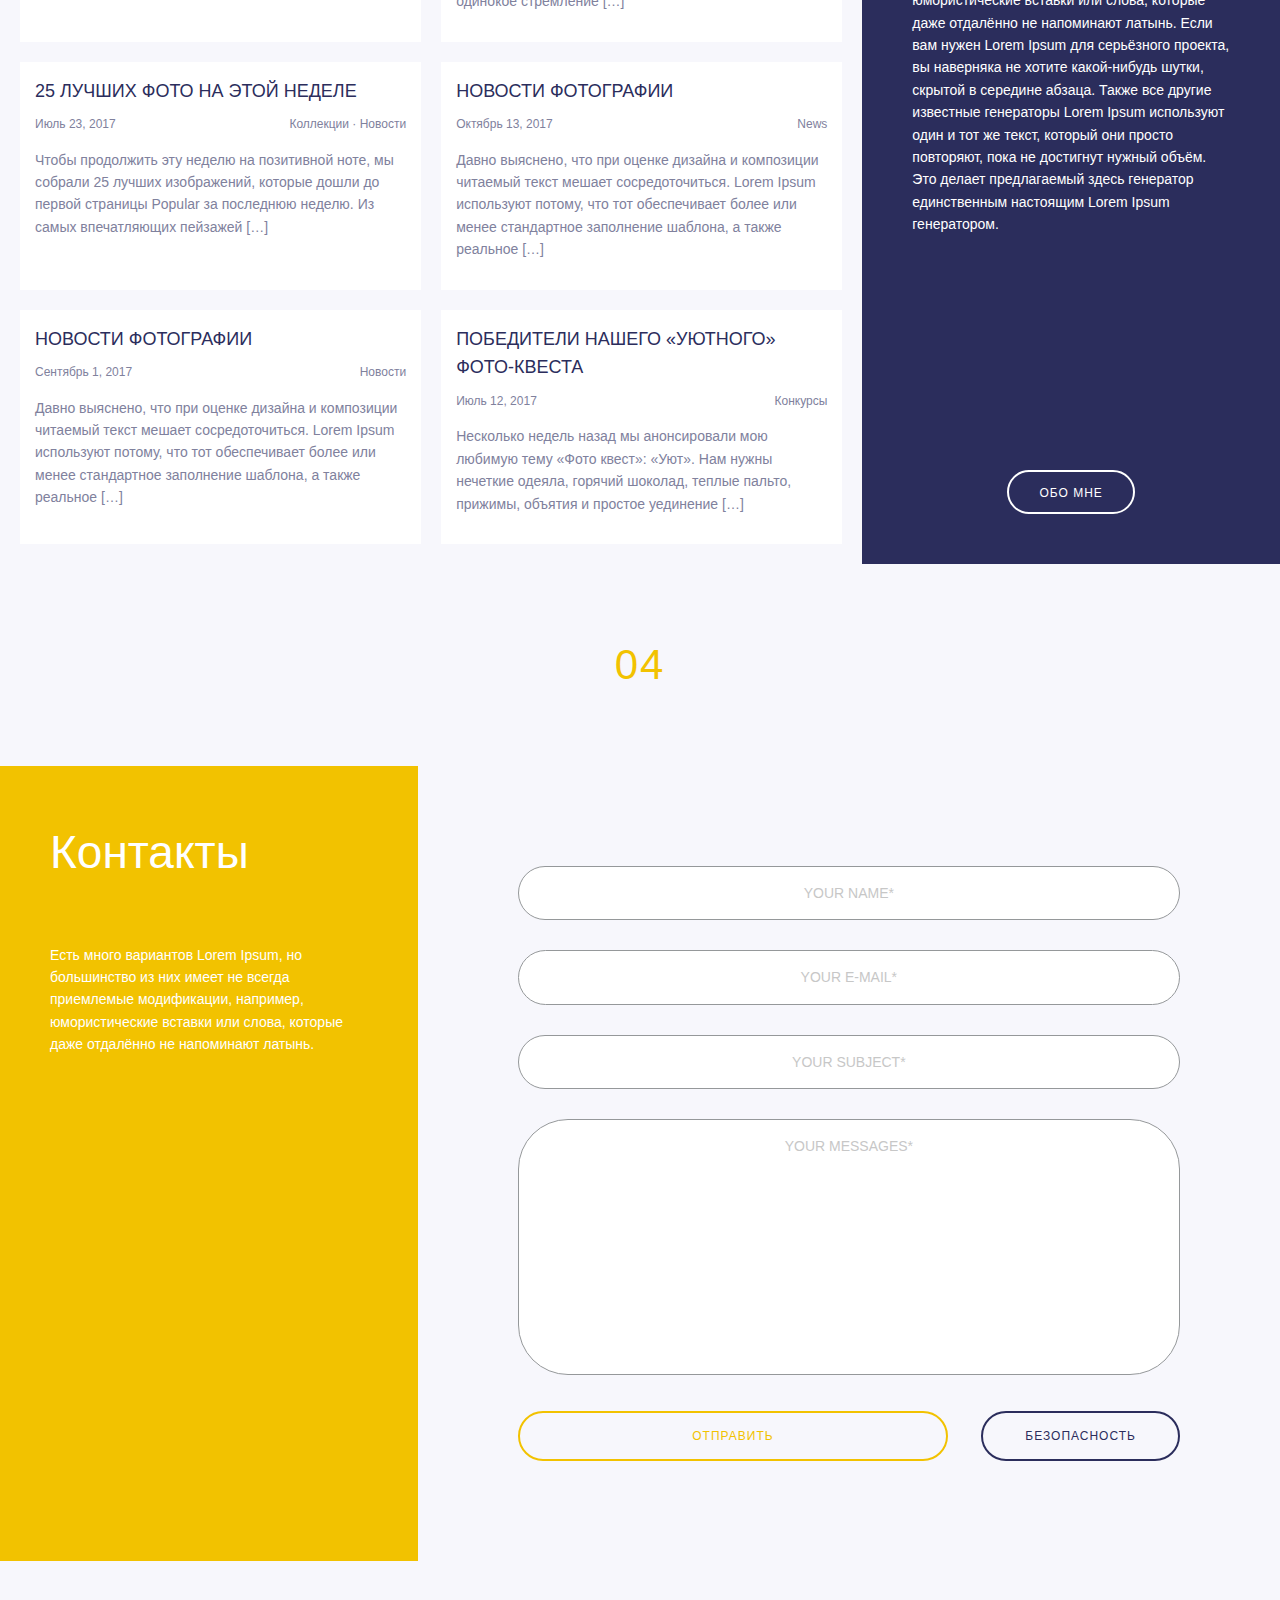
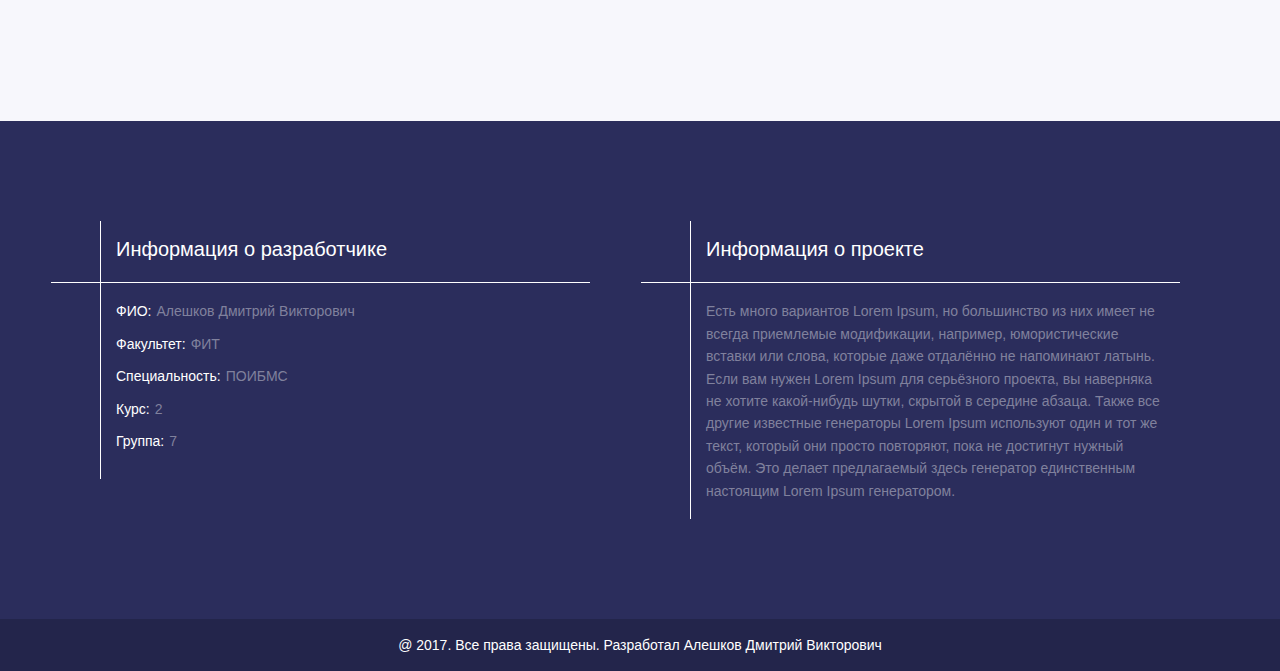
==== commit 5806a096: "fix v.1.0" ====
--- a/index.html
+++ b/index.html
@@ -5,9 +5,17 @@
     <meta name="viewport"
           content="width=device-width, user-scalable=no, initial-scale=1.0, maximum-scale=1.0, minimum-scale=1.0">
     <meta http-equiv="X-UA-Compatible" content="ie=edge">
-    <title>Photography - Home</title>
+    <title>Photography - Главная</title>
 <link href="./css/common.css" rel="stylesheet"><link href="./css/index.css" rel="stylesheet"></head>
 <body>
+
+    <nav class="nav-menu-mobile">
+        <ul id="nav-menu-mobile" class="menu top-nav top-nav-mobile">
+            <li class="top-nav__item top-nav-mobile__item"><a class="top-nav__link top-nav-mobile__link active" href="/photography">Главная</a></li>
+            <li class="top-nav__item top-nav-mobile__item"><a class="top-nav__link top-nav-mobile__link" href="/photography/about-me.html">Обо мне</a></li>
+            <li class="top-nav__item top-nav-mobile__item"><a class="top-nav__link top-nav-mobile__link" href="/photography/portfolio.html">Портфолио</a></li>
+        </ul>
+    </nav>
 
     <div class="wrapper">
         <header class="top-line">
@@ -16,74 +24,316 @@
                 <p class="logo__text"><span>Photo</span>graphy</p>
             </div>
             <ul class="top-nav hidden-xs">
-                <li class="top-nav__item"><a class="top-nav__link active" href="#">Home</a></li>
-                <li class="top-nav__item"><a class="top-nav__link" href="#">About me</a></li>
-                <li class="top-nav__item"><a class="top-nav__link" href="#">Portfolio</a></li>
+                <li class="top-nav__item"><a class="top-nav__link active" href="/photography">Главная</a></li>
+                <li class="top-nav__item"><a class="top-nav__link" href="/photography/about-me.html">Обо мне</a></li>
+                <li class="top-nav__item"><a class="top-nav__link" href="/photography/portfolio.html">Портфолио</a></li>
             </ul>
+            <a href="#menu" class="hamburger hamburger--collapse visible-xs">
+                <span class="hamburger-box">
+                    <span class="hamburger-inner"></span>
+                </span>
+            </a>
         </header>
         <section class="section s-home">
             <div class="home-preview">
-                <h2 class="home-preview__title">Hello, I'm<br><span>Jane</span> Jonson</h2>
-                <p class="home-preview__description">It is a long established fact that a reader will be distracted by the readable content of a page when looking at its layout.</p>
+                <h2 class="home-preview__title">Привет, я<br><span>Алешков</span> Дмитрий</h2>
+                <p class="home-preview__description">Давно выяснено, что при оценке дизайна и композиции читаемый текст мешает сосредоточиться. Lorem Ipsum используют потому, что тот обеспечивает более или менее стандартное заполнение шаблона, а также реальное распределение букв и пробелов в абзацах.</p>
             </div>
             <span class="square square--1"></span>
             <span class="square square--2"></span>
             <span class="square square--3"></span>
             <a class="arrow-link" href="#"><img class="img-responsive" src="images/arrow.svg" alt="Arrow"></a>
-        </section>
+            <ul class="s-home-social-list hidden-xs">
+                <li class="s-home-social-list__item">
+                    <a class="s-home-social-list__link" href="https://plus.google.com" target="_blank"><i class="icon-google"></i></a>
+                </li>
+                <li class="s-home-social-list__item">
+                    <a class="s-home-social-list__link" href="https://www.behance.net" target="_blank"><i class="icon-behance"></i></a>
+                </li>
+                <li class="s-home-social-list__item">
+                    <a class="s-home-social-list__link" href="https://ru.pinterest.com" target="_blank"><i class="icon-pinterest"></i></a>
+                </li>
+            </ul>
+        </section>
+        <div class="s-divider">
+            <span class="s-divider__text s-divider__text--accent-1">01</span>
+        </div>
         <section class="section s-about-me s-columns s-columns--reverse">
             <div class="s-columns__item s-columns__item--image s-columns__item--accent-1 my-photo"></div>
             <div class="s-columns__item s-columns__item--2">
                 <div class="s-content s-about-me-content">
-                    <h4 class="s-about-me-content__title">About MySelf</h4>
+                    <h4 class="s-about-me-content__title">Немного обо мне</h4>
                     <p class="s-about-me-content__description">
-                        Lorem ipsum dolor sit amet, consectetur adipisicing elit. Animi corporis cum delectus dolores et eum ipsum minus, molestiae nostrum numquam odio possimus quidem reiciendis sed suscipit. Adipisci atque natus neque quibusdam reiciendis soluta voluptatem? Amet consequatur deleniti eaque, error fugit laboriosam magni mollitia quidem quis quisquam recusandae reiciendis, sunt voluptatibus.
+                        Давно выяснено, что при оценке дизайна и композиции читаемый текст мешает сосредоточиться. Lorem Ipsum используют потому, что тот обеспечивает более или менее стандартное заполнение шаблона, а также реальное распределение букв и пробелов в абзацах, которое не получается при простой дубликации "Здесь ваш текст.. Здесь ваш текст.. Здесь ваш текст.." [...].
                     </p>
-                    <h4 class="s-about-me-content__sub-title">What I do?</h4>
-                    <a href="#" class="btn btn--accent-1">View my behance profile</a>
-                </div>
-            </div>
-        </section>
+                    <!--<div class="center">-->
+                        <!--<a href="#" class="btn btn&#45;&#45;accent-1">Читать далее</a>-->
+                    <!--</div>-->
+                    <h4 class="s-about-me-content__sub-title">Чем я занимаюсь?</h4>
+                    <div class="what-do-grid">
+                        <div class="what-do-grid__item">
+                            <span class="what-do-grid__title">Мода</span>
+                            <img src="images/fashion.jpg" class="what-do-grid__image img-responsive"/>
+                        </div>
+                        <div class="what-do-grid__item">
+                            <span class="what-do-grid__title">Стиль жизни</span>
+                            <img src="images/lifestyle.jpg" class="what-do-grid__image img-responsive"/>
+                        </div>
+                        <div class="what-do-grid__item">
+                            <span class="what-do-grid__title">Портреты</span>
+                            <img src="images/portraits.jpg" class="what-do-grid__image img-responsive"/>
+                        </div>
+                        <div class="what-do-grid__item">
+                            <span class="what-do-grid__title">Винтаж</span>
+                            <img src="images/vintage.jpg" class="what-do-grid__image img-responsive"/>
+                        </div>
+                    </div>
+                    <div class="center">
+                        <a href="https://www.facebook.com" class="btn btn--accent-1" target="_blank">Профиль на Facebook</a>
+                    </div>
+                </div>
+            </div>
+        </section>
+        <div class="s-divider">
+            <span class="s-divider__text s-divider__text--accent-2">02</span>
+        </div>
         <section class="section s-portfolio s-columns">
             <div class="s-columns__item s-columns__item--1 s-columns__item--accent-2">
                 <div class="s-sidebar">
-                    <h4 class="s-sidebar__title">Portfolio</h4>
-                    <p class="s-sidebar__description">Lorem ipsum dolor sit amet, consectetur adipisicing elit. Adipisci dolor dolorum ducimus, enim error id ipsum possimus praesentium quae ut! Ab adipisci, aliquid aperiam autem cum cumque eaque eos facere incidunt ipsam laboriosam libero maiores molestias nam optio pariatur porro quaerat quasi sed sit, tempore temporibus unde vitae! Adipisci aut deserunt ratione! Ipsum iusto necessitatibus tenetur vitae! Accusantium aliquam aliquid amet beatae consequuntur culpa dolor dolores doloribus ducimus ea eius est eum exercitationem expedita fugiat fugit impedit ipsa ipsum itaque iusto labore laboriosam laborum maiores maxime minima necessitatibus nulla, obcaecati omnis quae quia rem repellat repellendus sed tempore voluptas voluptatibus?</p>
+                    <div class="s-sidebar__content">
+                        <h4 class="s-sidebar__title">Портфолио</h4>
+                        <p class="s-sidebar__description">Давно выяснено, что при оценке дизайна и композиции читаемый текст мешает сосредоточиться.</p>
+                        <ul class="s-sidebar-list">
+                            <li class="s-sidebar-list__item">
+                                <span>Автор</span><br>Алешков Дмитрий
+                            </li>
+                            <li class="s-sidebar-list__item">
+                                <span>Количество работ</span><br>423
+                            </li>
+                            <li class="s-sidebar-list__item">
+                                <span>Общее кол-во просмотров</span><br>10 342
+                            </li>
+                        </ul>
+                    </div>
+                    <a href="https://metrika.yandex.ru/dashboard?group=day&period=week&id=46382673" class="btn btn--white" target="_blank">Яндекс Метрика</a>
                 </div>
             </div>
             <div class="s-columns__item s-columns__item--2">
-                <div class="s-content">
-                    Grid
-                </div>
-            </div>
-        </section>
+                <div class="portfolio-grid" id="portfolio-grid">
+                    <div class="portfolio-card">
+                        <img class="portfolio-card__img img-responsive" src="images/fashion-thumb.jpg"/>
+                        <div class="portfolio-card__cover">
+                            <a class="portfolio-card__link" href="photography/images/fashion-thumb.jpg" target="_blank"></a>
+                            <!--<h4 class="portfolio-card__title">Мода</h4>-->
+                        </div>
+                    </div>
+                    <div class="portfolio-card">
+                        <img class="portfolio-card__img img-responsive" src="images/tower-thumb.jpg"/>
+                        <div class="portfolio-card__cover">
+                            <a class="portfolio-card__link" href="photography/images/tower-thumb.jpg" target="_blank"></a>
+                            <!--<h4 class="portfolio-card__title">Башни</h4>-->
+                        </div>
+                    </div>
+                    <div class="portfolio-card">
+                        <img class="portfolio-card__img img-responsive" src="images/nature-thumb.jpg"/>
+                        <div class="portfolio-card__cover">
+                            <a class="portfolio-card__link" href="photography/images/nature-thumb.jpg" target="_blank"></a>
+                            <!--<h4 class="portfolio-card__title">Природа</h4>-->
+                        </div>
+                    </div>
+                    <div class="portfolio-card">
+                        <img class="portfolio-card__img img-responsive" src="images/auto-thumb.jpg"/>
+                        <div class="portfolio-card__cover">
+                            <a class="portfolio-card__link" href="photography/images/auto-thumb.jpg" target="_blank"></a>
+                            <!--<h4 class="portfolio-card__title">Авто</h4>-->
+                        </div>
+                    </div>
+                </div>
+            </div>
+        </section>
+        <div class="s-divider">
+            <span class="s-divider__text s-divider__text--accent-1">03</span>
+        </div>
         <section class="section s-blog s-columns s-columns--reverse">
             <div class="s-columns__item s-columns__item--1 s-columns__item--accent-1">
                 <div class="s-sidebar">
-                    <h4 class="s-sidebar__title">Blog</h4>
-                    <p class="s-sidebar__description">Lorem ipsum dolor sit amet, consectetur adipisicing elit. Adipisci dolor dolorum ducimus, enim error id ipsum possimus praesentium quae ut! Ab adipisci, aliquid aperiam autem cum cumque eaque eos facere incidunt ipsam laboriosam libero maiores molestias nam optio pariatur porro quaerat quasi sed sit, tempore temporibus unde vitae! Adipisci aut deserunt ratione! Ipsum iusto necessitatibus tenetur vitae! Accusantium aliquam aliquid amet beatae consequuntur culpa dolor dolores doloribus ducimus ea eius est eum exercitationem expedita fugiat fugit impedit ipsa ipsum itaque iusto labore laboriosam laborum maiores maxime minima necessitatibus nulla, obcaecati omnis quae quia rem repellat repellendus sed tempore voluptas voluptatibus?</p>
+                    <div class="s-sidebar__content">
+                        <h4 class="s-sidebar__title">Блог</h4>
+                        <p class="s-sidebar__description">Есть много вариантов Lorem Ipsum, но большинство из них имеет не всегда приемлемые модификации, например, юмористические вставки или слова, которые даже отдалённо не напоминают латынь. Если вам нужен Lorem Ipsum для серьёзного проекта, вы наверняка не хотите какой-нибудь шутки, скрытой в середине абзаца. Также все другие известные генераторы Lorem Ipsum используют один и тот же текст, который они просто повторяют, пока не достигнут нужный объём. Это делает предлагаемый здесь генератор единственным настоящим Lorem Ipsum генератором.</p>
+                    </div>
+                    <a href="/about-me.html" class="btn btn--white">Обо мне</a>
                 </div>
             </div>
             <div class="s-columns__item s-columns__item--2">
-                <div class="s-content">
-                    Grid
-                </div>
-            </div>
-        </section>
+                <div class="s-blog-content">
+                    <div class="blog-grid" id="blog-grid">
+                        <div class="blog-card">
+                            <img src="images/thumb-1.jpg" alt="" class="blog-card__img img-responsive">
+                            <div class="blog-card__container">
+                                <h4 class="blog-card__title">Мастерство искусства создания композиции</h4>
+                                <div class="blog-card__meta">
+                                    <time class="blog-card__time">Июль 05, 2017</time>
+                                    <ul class="blog-category-list">
+                                        <li class="blog-category-list__item">Коллекции</li>
+                                    </ul>
+                                </div>
+                                <p class="blog-card__description">Отличная фотография не только привлекает ваше внимание, но и сохраняет ее. Один из способов гарантировать, что ваша фотография неотразима для просмотра […]</p>
+                                <!--<a href="#" class="blog-card__link">Читать далее</a>-->
+                            </div>
+                        </div>
+                        <div class="blog-card">
+                            <img src="images/thumb-2.jpg" alt="" class="blog-card__img img-responsive">
+                            <div class="blog-card__container">
+                                <h4 class="blog-card__title">Обратная связь с фотографией: подарок или проклятие? Советы для подачи и получения критики</h4>
+                                <div class="blog-card__meta">
+                                    <time class="blog-card__time">Июль 12, 2017</time>
+                                    <ul class="blog-category-list">
+                                        <li class="blog-category-list__item">Новости</li>
+                                    </ul>
+                                </div>
+                                <p class="blog-card__description">Когда дело доходит до фотографии - или любого типа творческой работы - обратная связь имеет решающее значение. Когда я впервые взял фотографию, это было одинокое стремление […]</p>
+                                <!--<a href="#" class="blog-card__link">Читать далее</a>-->
+                            </div>
+                        </div>
+                        <div class="blog-card">
+                            <img src="images/thumb-3.jpg" alt="" class="blog-card__img img-responsive">
+                            <div class="blog-card__container">
+                                <h4 class="blog-card__title">25 лучших фото на этой неделе</h4>
+                                <div class="blog-card__meta">
+                                    <time class="blog-card__time">Июль 23, 2017</time>
+                                    <ul class="blog-category-list">
+                                        <li class="blog-category-list__item">Коллекции</li>
+                                        <li class="blog-category-list__item">&#183; Новости</li>
+                                    </ul>
+                                </div>
+                                <p class="blog-card__description">Чтобы продолжить эту неделю на позитивной ноте, мы собрали 25 лучших изображений, которые дошли до первой страницы Popular за последнюю неделю. Из самых впечатляющих пейзажей […]</p>
+                                <!--<a href="#" class="blog-card__link">Читать далее</a>-->
+                            </div>
+                        </div>
+                        <div class="blog-card">
+                            <img src="images/thumb-4.jpg" alt="" class="blog-card__img img-responsive">
+                            <div class="blog-card__container">
+                                <h4 class="blog-card__title">Новости фотографии</h4>
+                                <div class="blog-card__meta">
+                                    <time class="blog-card__time">Октябрь 13, 2017</time>
+                                    <ul class="blog-category-list">
+                                        <li class="blog-category-list__item">News</li>
+                                    </ul>
+                                </div>
+                                <p class="blog-card__description">Давно выяснено, что при оценке дизайна и композиции читаемый текст мешает сосредоточиться. Lorem Ipsum используют потому, что тот обеспечивает более или менее стандартное заполнение шаблона, а также реальное […]</p>
+                                <!--<a href="#" class="blog-card__link">Читать далее</a>-->
+                            </div>
+                        </div>
+                        <div class="blog-card">
+                            <img src="images/thumb-5.jpg" alt="" class="blog-card__img img-responsive">
+                            <div class="blog-card__container">
+                                <h4 class="blog-card__title">Новости фотографии</h4>
+                                <div class="blog-card__meta">
+                                    <time class="blog-card__time">Сентябрь 1, 2017</time>
+                                    <ul class="blog-category-list">
+                                        <li class="blog-category-list__item">Новости</li>
+                                    </ul>
+                                </div>
+                                <p class="blog-card__description">Давно выяснено, что при оценке дизайна и композиции читаемый текст мешает сосредоточиться. Lorem Ipsum используют потому, что тот обеспечивает более или менее стандартное заполнение шаблона, а также реальное […]</p>
+                                <!--<a href="#" class="blog-card__link">Читать далее</a>-->
+                            </div>
+                        </div>
+                        <div class="blog-card">
+                            <img src="images/thumb-6.jpg" alt="" class="blog-card__img img-responsive">
+                            <div class="blog-card__container">
+                                <h4 class="blog-card__title">Победители нашего «Уютного» фото-квеста</h4>
+                                <div class="blog-card__meta">
+                                    <time class="blog-card__time">Июль 12, 2017</time>
+                                    <ul class="blog-category-list">
+                                        <li class="blog-category-list__item">Конкурсы</li>
+                                    </ul>
+                                </div>
+                                <p class="blog-card__description">Несколько недель назад мы анонсировали мою любимую тему «Фото квест»: «Уют». Нам нужны нечеткие одеяла, горячий шоколад, теплые пальто, прижимы, объятия и простое уединение […]</p>
+                                <!--<a href="#" class="blog-card__link">Читать далее</a>-->
+                            </div>
+                        </div>
+                    </div>
+                </div>
+            </div>
+        </section>
+        <div class="s-divider">
+            <span class="s-divider__text s-divider__text--accent-2">04</span>
+        </div>
         <section class="section s-contacts s-columns">
             <div class="s-columns__item s-columns__item--1 s-columns__item--accent-2">
                 <div class="s-sidebar">
-                    <h4 class="s-sidebar__title">Contacts</h4>
-                    <p class="s-sidebar__description">Lorem ipsum dolor sit amet, consectetur adipisicing elit. Adipisci dolor dolorum ducimus, enim error id ipsum possimus praesentium quae ut! Ab adipisci, aliquid aperiam autem cum cumque eaque eos facere incidunt ipsam laboriosam libero maiores molestias nam optio pariatur porro quaerat quasi sed sit, tempore temporibus unde vitae! Adipisci aut deserunt ratione! Ipsum iusto necessitatibus tenetur vitae! Accusantium aliquam aliquid amet beatae consequuntur culpa dolor dolores doloribus ducimus ea eius est eum exercitationem expedita fugiat fugit impedit ipsa ipsum itaque iusto labore laboriosam laborum maiores maxime minima necessitatibus nulla, obcaecati omnis quae quia rem repellat repellendus sed tempore voluptas voluptatibus?</p>
+                    <h4 class="s-sidebar__title">Контакты</h4>
+                    <p class="s-sidebar__description">Есть много вариантов Lorem Ipsum, но большинство из них имеет не всегда приемлемые модификации, например, юмористические вставки или слова, которые даже отдалённо не напоминают латынь.</p>
                 </div>
             </div>
             <div class="s-columns__item s-columns__item--2">
-                <div class="s-content">
-                    Form
-                </div>
-            </div>
-        </section>
+                <div class="s-content s-form">
+                    <div class="form">
+                        <div class="form__group">
+                            <input class="form__control" type="text" placeholder="YOUR NAME*" required>
+                        </div>
+                        <div class="form__group">
+                            <input class="form__control" type="email" placeholder="YOUR E-MAIL*" required>
+                        </div>
+                        <div class="form__group">
+                            <input class="form__control" type="text" placeholder="YOUR SUBJECT*" required>
+                        </div>
+                        <div class="form__group">
+                            <textarea rows="10" class="form__control" placeholder="YOUR MESSAGES*" required></textarea>
+                        </div>
+                        <div class="form__set-btn clearfix">
+                            <input class="form__btn form__btn--accent-2" type="submit" value="Отправить">
+                            <input class="form__btn form__btn--accent-1" type="reset" value="Безопасность">
+                        </div>
+                    </div>
+                </div>
+            </div>
+        </section>
+        <div class="s-divider"></div>
+        <footer class="main-footer">
+            <div class="main-footer-grid">
+                <div class="main-footer-grid__column my-info">
+                    <h5 class="main-footer-grid__title">Информация о разработчике</h5>
+                    <div class="main-footer-grid__content info-table-wrapper"></div>
+                </div>
+                <div class="main-footer-grid__column popular-post">
+                    <h5 class="main-footer-grid__title">Информация о проекте</h5>
+                    <div class="main-footer-grid__content">Есть много вариантов Lorem Ipsum, но большинство из них имеет не всегда приемлемые модификации, например, юмористические вставки или слова, которые даже отдалённо не напоминают латынь. Если вам нужен Lorem Ipsum для серьёзного проекта, вы наверняка не хотите какой-нибудь шутки, скрытой в середине абзаца. Также все другие известные генераторы Lorem Ipsum используют один и тот же текст, который они просто повторяют, пока не достигнут нужный объём. Это делает предлагаемый здесь генератор единственным настоящим Lorem Ipsum генератором.</div>
+                </div>
+            </div>
+            <p class="main-footer__copyright">
+                @ 2017. Все права защищены. Разработал Алешков Дмитрий Викторович
+            </p>
+        </footer>
     </div>
 
+    <!-- Yandex.Metrika counter -->
+    <script type="text/javascript" >
+        (function (d, w, c) {
+            (w[c] = w[c] || []).push(function() {
+                try {
+                    w.yaCounter46382673 = new Ya.Metrika({
+                        id:46382673,
+                        clickmap:true,
+                        trackLinks:true,
+                        accurateTrackBounce:true
+                    });
+                } catch(e) { }
+            });
+
+            var n = d.getElementsByTagName("script")[0],
+                s = d.createElement("script"),
+                f = function () { n.parentNode.insertBefore(s, n); };
+            s.type = "text/javascript";
+            s.async = true;
+            s.src = "https://mc.yandex.ru/metrika/watch.js";
+
+            if (w.opera === "[object Opera]") {
+                d.addEventListener("DOMContentLoaded", f, false);
+            } else { f(); }
+        })(document, window, "yandex_metrika_callbacks");
+    </script>
+    <noscript><div><img src="https://mc.yandex.ru/watch/46382673" style="position:absolute; left:-9999px;" alt="" /></div></noscript>
+    <!-- /Yandex.Metrika counter -->
 <script type="text/javascript" src="js/common.js"></script><script type="text/javascript" src="js/index.js"></script></body>
 </html>--- a/css/common.css
+++ b/css/common.css
@@ -1,38 +1,42 @@
 @font-face {
-  font-family: "Trirong";
-  font-style: normal;
-  font-weight: 300;
-  src: url(../fonts/Trirong-Light.ttf) format("truetype"); }
-
-@font-face {
-  font-family: "Trirong";
+  font-family: "Roboto";
   font-style: normal;
   font-weight: normal;
-  src: url(../fonts/Trirong-Regular.ttf) format("truetype"); }
+  src: url(../fonts/roboto.woff2) format("woff2"), url(../fonts/roboto.woff) format("woff"), url(../fonts/roboto.ttf) format("truetype"); }
 
 @font-face {
-  font-family: "Trirong";
-  font-style: normal;
-  font-weight: 600;
-  src: url(../fonts/Trirong-Bold.ttf) format("truetype"); }
-
-@font-face {
-  font-family: "Muli";
-  font-style: normal;
-  font-weight: 300;
-  src: url(../fonts/Muli-Light.ttf) format("truetype"); }
-
-@font-face {
-  font-family: "Muli";
+  font-family: "PlayfairDisplay";
   font-style: normal;
   font-weight: normal;
-  src: url(../fonts/Muli-Regular.ttf) format("truetype"); }
+  src: url(../fonts/PlayfairDisplay-Regular.eot?#iefix) format("embedded-opentype"), url(../fonts/PlayfairDisplay-Regular.woff) format("woff"), url(../fonts/PlayfairDisplay-Regular.ttf) format("truetype"); }
 
 @font-face {
-  font-family: "Muli";
+  font-family: "Icomoon";
   font-style: normal;
-  font-weight: 600;
-  src: url(../fonts/Muli-Bold.ttf) format("truetype"); }
+  font-weight: normal;
+  src: url(../fonts/Icomoon.eot?#iefix) format("embedded-opentype"), url(../fonts/Icomoon.woff) format("woff"), url(../fonts/Icomoon.ttf) format("truetype"); }
+
+[class^="icon-"], [class*=" icon-"] {
+  /* use !important to prevent issues with browser extensions that change fonts */
+  font-family: 'Icomoon', sans-serif !important;
+  speak: none;
+  font-style: normal;
+  font-weight: normal;
+  font-variant: normal;
+  text-transform: none;
+  line-height: 1;
+  /* Better Font Rendering =========== */
+  -webkit-font-smoothing: antialiased;
+  -moz-osx-font-smoothing: grayscale; }
+
+.icon-google:before {
+  content: "\E901"; }
+
+.icon-pinterest:before {
+  content: "\E903"; }
+
+.icon-behance:before {
+  content: "\E900"; }
 /*!
  * Bootstrap v3.3.7 (http://getbootstrap.com)
  * Copyright 2011-2017 Twitter, Inc.
@@ -40,8 +44,8 @@
  */
 
 /*!
- * Generated using the Bootstrap Customizer (https://getbootstrap.com/docs/3.3/customize/?id=8923ae95df636261708defb2355a4cfc)
- * Config saved to config.json and https://gist.github.com/8923ae95df636261708defb2355a4cfc
+ * Generated using the Bootstrap Customizer (https://getbootstrap.com/docs/3.3/customize/?id=1fc1ee2d80e58cf3997ba8a7b591a52f)
+ * Config saved to config.json and https://gist.github.com/1fc1ee2d80e58cf3997ba8a7b591a52f
  */
 /*!
  * Bootstrap v3.3.7 (http://getbootstrap.com)
@@ -139,8 +143,8 @@
 }
 hr {
   -webkit-box-sizing: content-box;
-     -moz-box-sizing: content-box;
-          box-sizing: content-box;
+  -moz-box-sizing: content-box;
+  box-sizing: content-box;
   height: 0;
 }
 pre {
@@ -191,8 +195,8 @@
 input[type="checkbox"],
 input[type="radio"] {
   -webkit-box-sizing: border-box;
-     -moz-box-sizing: border-box;
-          box-sizing: border-box;
+  -moz-box-sizing: border-box;
+  box-sizing: border-box;
   padding: 0;
 }
 input[type="number"]::-webkit-inner-spin-button,
@@ -202,8 +206,8 @@
 input[type="search"] {
   -webkit-appearance: textfield;
   -webkit-box-sizing: content-box;
-     -moz-box-sizing: content-box;
-          box-sizing: content-box;
+  -moz-box-sizing: content-box;
+  box-sizing: content-box;
 }
 input[type="search"]::-webkit-search-cancel-button,
 input[type="search"]::-webkit-search-decoration {
@@ -263,10 +267,7 @@
   line-height: inherit;
 }
 a {
-  text-decoration: none;
-}
-a:hover,
-a:focus {
+  color: #337ab7;
   text-decoration: none;
 }
 a:focus {
@@ -331,689 +332,12 @@
 [role="button"] {
   cursor: pointer;
 }
-.container {
-  margin-right: auto;
-  margin-left: auto;
-  padding-left: 15px;
-  padding-right: 15px;
-}
-@media (min-width: 768px) {
-  .container {
-    width: 750px;
-  }
-}
-@media (min-width: 992px) {
-  .container {
-    width: 970px;
-  }
-}
-@media (min-width: 1200px) {
-  .container {
-    width: 1170px;
-  }
-}
-.container-fluid {
-  width: 100%;
-  margin-right: auto;
-  margin-left: auto;
-  padding-left: 15px;
-  padding-right: 15px;
-}
-.row {
-  margin-left: -15px;
-  margin-right: -15px;
-}
-.col-xs-1, .col-sm-1, .col-md-1, .col-lg-1, .col-xs-2, .col-sm-2, .col-md-2, .col-lg-2, .col-xs-3, .col-sm-3, .col-md-3, .col-lg-3, .col-xs-4, .col-sm-4, .col-md-4, .col-lg-4, .col-xs-5, .col-sm-5, .col-md-5, .col-lg-5, .col-xs-6, .col-sm-6, .col-md-6, .col-lg-6, .col-xs-7, .col-sm-7, .col-md-7, .col-lg-7, .col-xs-8, .col-sm-8, .col-md-8, .col-lg-8, .col-xs-9, .col-sm-9, .col-md-9, .col-lg-9, .col-xs-10, .col-sm-10, .col-md-10, .col-lg-10, .col-xs-11, .col-sm-11, .col-md-11, .col-lg-11, .col-xs-12, .col-sm-12, .col-md-12, .col-lg-12 {
-  position: relative;
-  min-height: 1px;
-  padding-left: 15px;
-  padding-right: 15px;
-}
-.col-xs-1, .col-xs-2, .col-xs-3, .col-xs-4, .col-xs-5, .col-xs-6, .col-xs-7, .col-xs-8, .col-xs-9, .col-xs-10, .col-xs-11, .col-xs-12 {
-  float: left;
-}
-.col-xs-12 {
-  width: 100%;
-}
-.col-xs-11 {
-  width: 91.66666667%;
-}
-.col-xs-10 {
-  width: 83.33333333%;
-}
-.col-xs-9 {
-  width: 75%;
-}
-.col-xs-8 {
-  width: 66.66666667%;
-}
-.col-xs-7 {
-  width: 58.33333333%;
-}
-.col-xs-6 {
-  width: 50%;
-}
-.col-xs-5 {
-  width: 41.66666667%;
-}
-.col-xs-4 {
-  width: 33.33333333%;
-}
-.col-xs-3 {
-  width: 25%;
-}
-.col-xs-2 {
-  width: 16.66666667%;
-}
-.col-xs-1 {
-  width: 8.33333333%;
-}
-.col-xs-pull-12 {
-  right: 100%;
-}
-.col-xs-pull-11 {
-  right: 91.66666667%;
-}
-.col-xs-pull-10 {
-  right: 83.33333333%;
-}
-.col-xs-pull-9 {
-  right: 75%;
-}
-.col-xs-pull-8 {
-  right: 66.66666667%;
-}
-.col-xs-pull-7 {
-  right: 58.33333333%;
-}
-.col-xs-pull-6 {
-  right: 50%;
-}
-.col-xs-pull-5 {
-  right: 41.66666667%;
-}
-.col-xs-pull-4 {
-  right: 33.33333333%;
-}
-.col-xs-pull-3 {
-  right: 25%;
-}
-.col-xs-pull-2 {
-  right: 16.66666667%;
-}
-.col-xs-pull-1 {
-  right: 8.33333333%;
-}
-.col-xs-pull-0 {
-  right: auto;
-}
-.col-xs-push-12 {
-  left: 100%;
-}
-.col-xs-push-11 {
-  left: 91.66666667%;
-}
-.col-xs-push-10 {
-  left: 83.33333333%;
-}
-.col-xs-push-9 {
-  left: 75%;
-}
-.col-xs-push-8 {
-  left: 66.66666667%;
-}
-.col-xs-push-7 {
-  left: 58.33333333%;
-}
-.col-xs-push-6 {
-  left: 50%;
-}
-.col-xs-push-5 {
-  left: 41.66666667%;
-}
-.col-xs-push-4 {
-  left: 33.33333333%;
-}
-.col-xs-push-3 {
-  left: 25%;
-}
-.col-xs-push-2 {
-  left: 16.66666667%;
-}
-.col-xs-push-1 {
-  left: 8.33333333%;
-}
-.col-xs-push-0 {
-  left: auto;
-}
-.col-xs-offset-12 {
-  margin-left: 100%;
-}
-.col-xs-offset-11 {
-  margin-left: 91.66666667%;
-}
-.col-xs-offset-10 {
-  margin-left: 83.33333333%;
-}
-.col-xs-offset-9 {
-  margin-left: 75%;
-}
-.col-xs-offset-8 {
-  margin-left: 66.66666667%;
-}
-.col-xs-offset-7 {
-  margin-left: 58.33333333%;
-}
-.col-xs-offset-6 {
-  margin-left: 50%;
-}
-.col-xs-offset-5 {
-  margin-left: 41.66666667%;
-}
-.col-xs-offset-4 {
-  margin-left: 33.33333333%;
-}
-.col-xs-offset-3 {
-  margin-left: 25%;
-}
-.col-xs-offset-2 {
-  margin-left: 16.66666667%;
-}
-.col-xs-offset-1 {
-  margin-left: 8.33333333%;
-}
-.col-xs-offset-0 {
-  margin-left: 0%;
-}
-@media (min-width: 768px) {
-  .col-sm-1, .col-sm-2, .col-sm-3, .col-sm-4, .col-sm-5, .col-sm-6, .col-sm-7, .col-sm-8, .col-sm-9, .col-sm-10, .col-sm-11, .col-sm-12 {
-    float: left;
-  }
-  .col-sm-12 {
-    width: 100%;
-  }
-  .col-sm-11 {
-    width: 91.66666667%;
-  }
-  .col-sm-10 {
-    width: 83.33333333%;
-  }
-  .col-sm-9 {
-    width: 75%;
-  }
-  .col-sm-8 {
-    width: 66.66666667%;
-  }
-  .col-sm-7 {
-    width: 58.33333333%;
-  }
-  .col-sm-6 {
-    width: 50%;
-  }
-  .col-sm-5 {
-    width: 41.66666667%;
-  }
-  .col-sm-4 {
-    width: 33.33333333%;
-  }
-  .col-sm-3 {
-    width: 25%;
-  }
-  .col-sm-2 {
-    width: 16.66666667%;
-  }
-  .col-sm-1 {
-    width: 8.33333333%;
-  }
-  .col-sm-pull-12 {
-    right: 100%;
-  }
-  .col-sm-pull-11 {
-    right: 91.66666667%;
-  }
-  .col-sm-pull-10 {
-    right: 83.33333333%;
-  }
-  .col-sm-pull-9 {
-    right: 75%;
-  }
-  .col-sm-pull-8 {
-    right: 66.66666667%;
-  }
-  .col-sm-pull-7 {
-    right: 58.33333333%;
-  }
-  .col-sm-pull-6 {
-    right: 50%;
-  }
-  .col-sm-pull-5 {
-    right: 41.66666667%;
-  }
-  .col-sm-pull-4 {
-    right: 33.33333333%;
-  }
-  .col-sm-pull-3 {
-    right: 25%;
-  }
-  .col-sm-pull-2 {
-    right: 16.66666667%;
-  }
-  .col-sm-pull-1 {
-    right: 8.33333333%;
-  }
-  .col-sm-pull-0 {
-    right: auto;
-  }
-  .col-sm-push-12 {
-    left: 100%;
-  }
-  .col-sm-push-11 {
-    left: 91.66666667%;
-  }
-  .col-sm-push-10 {
-    left: 83.33333333%;
-  }
-  .col-sm-push-9 {
-    left: 75%;
-  }
-  .col-sm-push-8 {
-    left: 66.66666667%;
-  }
-  .col-sm-push-7 {
-    left: 58.33333333%;
-  }
-  .col-sm-push-6 {
-    left: 50%;
-  }
-  .col-sm-push-5 {
-    left: 41.66666667%;
-  }
-  .col-sm-push-4 {
-    left: 33.33333333%;
-  }
-  .col-sm-push-3 {
-    left: 25%;
-  }
-  .col-sm-push-2 {
-    left: 16.66666667%;
-  }
-  .col-sm-push-1 {
-    left: 8.33333333%;
-  }
-  .col-sm-push-0 {
-    left: auto;
-  }
-  .col-sm-offset-12 {
-    margin-left: 100%;
-  }
-  .col-sm-offset-11 {
-    margin-left: 91.66666667%;
-  }
-  .col-sm-offset-10 {
-    margin-left: 83.33333333%;
-  }
-  .col-sm-offset-9 {
-    margin-left: 75%;
-  }
-  .col-sm-offset-8 {
-    margin-left: 66.66666667%;
-  }
-  .col-sm-offset-7 {
-    margin-left: 58.33333333%;
-  }
-  .col-sm-offset-6 {
-    margin-left: 50%;
-  }
-  .col-sm-offset-5 {
-    margin-left: 41.66666667%;
-  }
-  .col-sm-offset-4 {
-    margin-left: 33.33333333%;
-  }
-  .col-sm-offset-3 {
-    margin-left: 25%;
-  }
-  .col-sm-offset-2 {
-    margin-left: 16.66666667%;
-  }
-  .col-sm-offset-1 {
-    margin-left: 8.33333333%;
-  }
-  .col-sm-offset-0 {
-    margin-left: 0%;
-  }
-}
-@media (min-width: 992px) {
-  .col-md-1, .col-md-2, .col-md-3, .col-md-4, .col-md-5, .col-md-6, .col-md-7, .col-md-8, .col-md-9, .col-md-10, .col-md-11, .col-md-12 {
-    float: left;
-  }
-  .col-md-12 {
-    width: 100%;
-  }
-  .col-md-11 {
-    width: 91.66666667%;
-  }
-  .col-md-10 {
-    width: 83.33333333%;
-  }
-  .col-md-9 {
-    width: 75%;
-  }
-  .col-md-8 {
-    width: 66.66666667%;
-  }
-  .col-md-7 {
-    width: 58.33333333%;
-  }
-  .col-md-6 {
-    width: 50%;
-  }
-  .col-md-5 {
-    width: 41.66666667%;
-  }
-  .col-md-4 {
-    width: 33.33333333%;
-  }
-  .col-md-3 {
-    width: 25%;
-  }
-  .col-md-2 {
-    width: 16.66666667%;
-  }
-  .col-md-1 {
-    width: 8.33333333%;
-  }
-  .col-md-pull-12 {
-    right: 100%;
-  }
-  .col-md-pull-11 {
-    right: 91.66666667%;
-  }
-  .col-md-pull-10 {
-    right: 83.33333333%;
-  }
-  .col-md-pull-9 {
-    right: 75%;
-  }
-  .col-md-pull-8 {
-    right: 66.66666667%;
-  }
-  .col-md-pull-7 {
-    right: 58.33333333%;
-  }
-  .col-md-pull-6 {
-    right: 50%;
-  }
-  .col-md-pull-5 {
-    right: 41.66666667%;
-  }
-  .col-md-pull-4 {
-    right: 33.33333333%;
-  }
-  .col-md-pull-3 {
-    right: 25%;
-  }
-  .col-md-pull-2 {
-    right: 16.66666667%;
-  }
-  .col-md-pull-1 {
-    right: 8.33333333%;
-  }
-  .col-md-pull-0 {
-    right: auto;
-  }
-  .col-md-push-12 {
-    left: 100%;
-  }
-  .col-md-push-11 {
-    left: 91.66666667%;
-  }
-  .col-md-push-10 {
-    left: 83.33333333%;
-  }
-  .col-md-push-9 {
-    left: 75%;
-  }
-  .col-md-push-8 {
-    left: 66.66666667%;
-  }
-  .col-md-push-7 {
-    left: 58.33333333%;
-  }
-  .col-md-push-6 {
-    left: 50%;
-  }
-  .col-md-push-5 {
-    left: 41.66666667%;
-  }
-  .col-md-push-4 {
-    left: 33.33333333%;
-  }
-  .col-md-push-3 {
-    left: 25%;
-  }
-  .col-md-push-2 {
-    left: 16.66666667%;
-  }
-  .col-md-push-1 {
-    left: 8.33333333%;
-  }
-  .col-md-push-0 {
-    left: auto;
-  }
-  .col-md-offset-12 {
-    margin-left: 100%;
-  }
-  .col-md-offset-11 {
-    margin-left: 91.66666667%;
-  }
-  .col-md-offset-10 {
-    margin-left: 83.33333333%;
-  }
-  .col-md-offset-9 {
-    margin-left: 75%;
-  }
-  .col-md-offset-8 {
-    margin-left: 66.66666667%;
-  }
-  .col-md-offset-7 {
-    margin-left: 58.33333333%;
-  }
-  .col-md-offset-6 {
-    margin-left: 50%;
-  }
-  .col-md-offset-5 {
-    margin-left: 41.66666667%;
-  }
-  .col-md-offset-4 {
-    margin-left: 33.33333333%;
-  }
-  .col-md-offset-3 {
-    margin-left: 25%;
-  }
-  .col-md-offset-2 {
-    margin-left: 16.66666667%;
-  }
-  .col-md-offset-1 {
-    margin-left: 8.33333333%;
-  }
-  .col-md-offset-0 {
-    margin-left: 0%;
-  }
-}
-@media (min-width: 1200px) {
-  .col-lg-1, .col-lg-2, .col-lg-3, .col-lg-4, .col-lg-5, .col-lg-6, .col-lg-7, .col-lg-8, .col-lg-9, .col-lg-10, .col-lg-11, .col-lg-12 {
-    float: left;
-  }
-  .col-lg-12 {
-    width: 100%;
-  }
-  .col-lg-11 {
-    width: 91.66666667%;
-  }
-  .col-lg-10 {
-    width: 83.33333333%;
-  }
-  .col-lg-9 {
-    width: 75%;
-  }
-  .col-lg-8 {
-    width: 66.66666667%;
-  }
-  .col-lg-7 {
-    width: 58.33333333%;
-  }
-  .col-lg-6 {
-    width: 50%;
-  }
-  .col-lg-5 {
-    width: 41.66666667%;
-  }
-  .col-lg-4 {
-    width: 33.33333333%;
-  }
-  .col-lg-3 {
-    width: 25%;
-  }
-  .col-lg-2 {
-    width: 16.66666667%;
-  }
-  .col-lg-1 {
-    width: 8.33333333%;
-  }
-  .col-lg-pull-12 {
-    right: 100%;
-  }
-  .col-lg-pull-11 {
-    right: 91.66666667%;
-  }
-  .col-lg-pull-10 {
-    right: 83.33333333%;
-  }
-  .col-lg-pull-9 {
-    right: 75%;
-  }
-  .col-lg-pull-8 {
-    right: 66.66666667%;
-  }
-  .col-lg-pull-7 {
-    right: 58.33333333%;
-  }
-  .col-lg-pull-6 {
-    right: 50%;
-  }
-  .col-lg-pull-5 {
-    right: 41.66666667%;
-  }
-  .col-lg-pull-4 {
-    right: 33.33333333%;
-  }
-  .col-lg-pull-3 {
-    right: 25%;
-  }
-  .col-lg-pull-2 {
-    right: 16.66666667%;
-  }
-  .col-lg-pull-1 {
-    right: 8.33333333%;
-  }
-  .col-lg-pull-0 {
-    right: auto;
-  }
-  .col-lg-push-12 {
-    left: 100%;
-  }
-  .col-lg-push-11 {
-    left: 91.66666667%;
-  }
-  .col-lg-push-10 {
-    left: 83.33333333%;
-  }
-  .col-lg-push-9 {
-    left: 75%;
-  }
-  .col-lg-push-8 {
-    left: 66.66666667%;
-  }
-  .col-lg-push-7 {
-    left: 58.33333333%;
-  }
-  .col-lg-push-6 {
-    left: 50%;
-  }
-  .col-lg-push-5 {
-    left: 41.66666667%;
-  }
-  .col-lg-push-4 {
-    left: 33.33333333%;
-  }
-  .col-lg-push-3 {
-    left: 25%;
-  }
-  .col-lg-push-2 {
-    left: 16.66666667%;
-  }
-  .col-lg-push-1 {
-    left: 8.33333333%;
-  }
-  .col-lg-push-0 {
-    left: auto;
-  }
-  .col-lg-offset-12 {
-    margin-left: 100%;
-  }
-  .col-lg-offset-11 {
-    margin-left: 91.66666667%;
-  }
-  .col-lg-offset-10 {
-    margin-left: 83.33333333%;
-  }
-  .col-lg-offset-9 {
-    margin-left: 75%;
-  }
-  .col-lg-offset-8 {
-    margin-left: 66.66666667%;
-  }
-  .col-lg-offset-7 {
-    margin-left: 58.33333333%;
-  }
-  .col-lg-offset-6 {
-    margin-left: 50%;
-  }
-  .col-lg-offset-5 {
-    margin-left: 41.66666667%;
-  }
-  .col-lg-offset-4 {
-    margin-left: 33.33333333%;
-  }
-  .col-lg-offset-3 {
-    margin-left: 25%;
-  }
-  .col-lg-offset-2 {
-    margin-left: 16.66666667%;
-  }
-  .col-lg-offset-1 {
-    margin-left: 8.33333333%;
-  }
-  .col-lg-offset-0 {
-    margin-left: 0%;
-  }
-}
 .clearfix:before,
-.clearfix:after,
-.container:before,
-.container:after,
-.container-fluid:before,
-.container-fluid:after,
-.row:before,
-.row:after {
+.clearfix:after {
   content: " ";
   display: table;
 }
-.clearfix:after,
-.container:after,
-.container-fluid:after,
-.row:after {
+.clearfix:after {
   clear: both;
 }
 .center-block {
@@ -1264,12 +588,18 @@
   min-width: 320px;
   position: relative;
   line-height: 1.6;
-  font-family: "Muli";
+  font-family: "Roboto", sans-serif;
   font-weight: normal;
   overflow-x: hidden;
   background-color: #fff;
   color: #80819D; }
 
+.clearfix:before,
+.clearfix:after {
+  content: " ";
+  display: table;
+  clear: both; }
+
 .img-responsive {
   display: block;
   width: 100%;
@@ -1278,10 +608,155 @@
 .no-padding {
   padding: 0; }
 
+.center {
+  text-align: center; }
+
 .section {
   position: relative;
-  margin: 100px 0;
   background-color: #f7f7fc; }
+
+.s-divider {
+  text-align: center;
+  padding: 80px;
+  background-color: #f7f7fc; }
+  .s-divider__text {
+    font-family: "PlayfairDisplay", sans-serif;
+    position: relative;
+    font-size: 42px;
+    line-height: 1;
+    letter-spacing: 2px; }
+    .s-divider__text--accent-1 {
+      color: #2B2D5C; }
+    .s-divider__text--accent-2 {
+      color: #F2C200; }
+
+.s-columns {
+  display: flex;
+  flex-flow: row wrap; }
+  .s-columns--reverse {
+    flex-direction: row-reverse; }
+  .s-columns__item--1 {
+    flex-basis: 400px;
+    flex-grow: 1; }
+  .s-columns__item--2 {
+    flex-basis: 650px;
+    flex-grow: 12; }
+  .s-columns__item--image {
+    flex-basis: 400px;
+    flex-grow: 6; }
+  .s-columns__item--accent-1 {
+    background-color: #2B2D5C; }
+    .s-columns__item--accent-1 .s-sidebar-list__item {
+      color: #aaabae; }
+  .s-columns__item--accent-2 {
+    background-color: #F2C200; }
+    .s-columns__item--accent-2 .s-sidebar-list__item {
+      color: #e9e9e9; }
+
+.s-sidebar {
+  display: flex;
+  flex-flow: column wrap;
+  padding: 50px;
+  color: #fff;
+  height: 100%; }
+  .s-sidebar__content {
+    flex-grow: 1; }
+  .s-sidebar__title {
+    font-family: "PlayfairDisplay", sans-serif;
+    font-size: 46px;
+    font-weight: 400;
+    color: #fff;
+    margin-top: 0;
+    margin-bottom: 40px; }
+  .s-sidebar .btn {
+    margin-top: 50px;
+    align-self: center; }
+  .s-sidebar__thank-you {
+    text-align: center;
+    text-transform: uppercase;
+    font-size: 18px; }
+
+.s-sidebar-list {
+  margin: 50px 0 0;
+  padding: 0; }
+  .s-sidebar-list__item {
+    list-style-type: none;
+    font-size: 18px;
+    margin-bottom: 15px; }
+    .s-sidebar-list__item span {
+      text-transform: uppercase;
+      color: #fff;
+      margin-bottom: 5px;
+      font-size: 1rem; }
+
+.s-content {
+  padding: 50px; }
+
+.hamburger {
+  height: 26px;
+  transition-property: opacity, filter;
+  transition-duration: .15s;
+  transition-timing-function: linear;
+  margin-top: -2px; }
+
+.hamburger-box {
+  width: 30px;
+  height: 24px;
+  display: inline-block;
+  position: relative; }
+
+.hamburger-inner {
+  display: block;
+  top: 50%; }
+
+.hamburger-inner, .hamburger-inner::after, .hamburger-inner::before {
+  width: 30px;
+  height: 2px;
+  background-color: #fff;
+  border-radius: 2px;
+  position: absolute;
+  transition-property: transform;
+  transition-duration: .15s;
+  transition-timing-function: ease; }
+
+.hamburger-inner::after, .hamburger-inner::before {
+  content: "";
+  display: block; }
+
+.hamburger-inner::before {
+  top: -10px; }
+
+.hamburger-inner::after {
+  bottom: -10px; }
+
+.hamburger--collapse .hamburger-inner {
+  top: auto;
+  bottom: 0;
+  transition-duration: .15s;
+  transition-delay: .15s;
+  transition-timing-function: cubic-bezier(0.55, 0.055, 0.675, 0.19); }
+
+.hamburger--collapse .hamburger-inner::after {
+  top: -20px;
+  transition: top 0.3s 0.3s cubic-bezier(0.33333, 0.66667, 0.66667, 1), opacity 0.1s linear; }
+
+.hamburger--collapse .hamburger-inner::before {
+  transition: top 0.12s 0.3s cubic-bezier(0.33333, 0.66667, 0.66667, 1), transform 0.15s cubic-bezier(0.55, 0.055, 0.675, 0.19); }
+
+.hamburger--collapse.is-active .hamburger-inner {
+  transform: translate3d(0, -10px, 0) rotate(-45deg);
+  transition-delay: .32s;
+  transition-timing-function: cubic-bezier(0.215, 0.61, 0.355, 1); }
+
+.hamburger--collapse.is-active .hamburger-inner::after {
+  top: 0;
+  opacity: 0;
+  transition: top 0.3s cubic-bezier(0.33333, 0, 0.66667, 0.33333), opacity 0.1s 0.27s linear; }
+
+.hamburger--collapse.is-active .hamburger-inner::before {
+  top: 0;
+  transform: rotate(-90deg);
+  transition: top 0.12s 0.18s cubic-bezier(0.33333, 0, 0.66667, 0.33333), transform 0.15s 0.42s cubic-bezier(0.215, 0.61, 0.355, 1); }
 
 .s-home {
   display: flex;
@@ -1294,47 +769,40 @@
 
 .top-line {
   position: fixed;
-  top: 0;
+  top: 15px;
   left: 0;
   width: 100%;
-  z-index: 9999;
-  padding: 30px 50px;
+  height: 65px;
+  z-index: 999;
+  padding: 0 50px;
   background-color: transparent;
-  transition: .25s all ease;
+  transition: .25s top linear, .25s background-color linear;
   display: flex;
   justify-content: space-between;
   align-items: center; }
   .top-line.active {
-    background-color: #2B2D5C;
-    padding: 20px 50px; }
-    .top-line.active .logo {
-      align-items: center; }
-      .top-line.active .logo .camera-icon {
-        width: 25px;
-        height: 25px; }
-      .top-line.active .logo__text {
-        font-size: 16px; }
-    .top-line.active .top-nav__link {
-      padding: 0 5px 3px; }
-      .top-line.active .top-nav__link.active:before, .top-line.active .top-nav__link:hover:before {
-        width: 100%; }
-      .top-line.active .top-nav__link.active:after, .top-line.active .top-nav__link:hover:after {
-        opacity: 0; }
+    background-color: #23254b;
+    top: 0; }
+    .top-line.active .logo__text {
+      font-size: 16px;
+      bottom: 10.5px; }
 
 .logo {
-  display: flex;
-  align-items: flex-end; }
+  position: relative; }
   .logo .camera-icon {
     width: 35px;
-    height: 35px;
-    margin-right: 10px; }
+    height: 35px; }
   .logo__text {
+    position: absolute;
+    bottom: 0;
+    left: 45px;
     text-transform: uppercase;
     font-weight: 300;
     color: #fff;
     font-size: 20px;
     line-height: 1;
-    margin: 0 0 -1px; }
+    margin: 0 0 -1px;
+    transition: .25s bottom linear, .25s font-size linear; }
     .logo__text span {
       font-weight: 600; }
 
@@ -1351,7 +819,7 @@
     position: relative;
     display: inline-block;
     color: #fff;
-    padding: 0 10px 6px; }
+    padding: 0 8px 5px; }
     .top-nav__link.active:before, .top-nav__link:hover:before {
       content: '';
       position: absolute;
@@ -1369,7 +837,23 @@
       width: 1px;
       background-color: #fff; }
 
+.top-nav-mobile {
+  display: none;
+  position: fixed;
+  z-index: 1000;
+  top: 65px;
+  left: 0;
+  width: 100%;
+  background-color: #2B2D5C;
+  padding: 50px 20px; }
+  .top-nav-mobile__item {
+    display: block;
+    text-align: center;
+    padding: 20px 0;
+    margin: 0; }
+
 .home-preview {
+  width: 55%;
   position: relative;
   border-left: 1px solid #fff;
   border-bottom: 1px solid #F2C200;
@@ -1392,7 +876,7 @@
     height: 1px;
     background-color: #F2C200; }
   .home-preview__title {
-    font-family: "Trirong", sans-serif;
+    font-family: "PlayfairDisplay", sans-serif;
     font-weight: 300;
     font-size: 4.571em;
     line-height: 1.2;
@@ -1433,23 +917,109 @@
   height: 30px;
   bottom: 15px;
   left: calc(50% - 15px);
-  transition: .25s all ease; }
+  transition: .25s all linear; }
+
+.s-home-social-list {
+  position: absolute;
+  bottom: 0;
+  right: 0;
+  padding: 15px 30px 10px;
+  margin: 0;
+  border-top: 1px solid #fff;
+  border-left: 1px solid #fff; }
+  .s-home-social-list:before, .s-home-social-list:after {
+    content: '';
+    position: absolute;
+    background-color: #fff; }
+  .s-home-social-list:before {
+    top: -40px;
+    left: -1px;
+    width: 1px;
+    height: 40px; }
+  .s-home-social-list:after {
+    top: -1px;
+    left: -40px;
+    height: 1px;
+    width: 40px; }
+  .s-home-social-list__item {
+    display: inline-block;
+    list-style-type: none;
+    margin-right: 25px; }
+    .s-home-social-list__item:last-of-type {
+      margin-right: 0; }
+  .s-home-social-list__link {
+    display: inline-block;
+    color: #fff;
+    font-size: 16px;
+    transition: .25s color linear; }
+    .s-home-social-list__link:hover {
+      color: #F2C200; }
 
 .btn {
   position: relative;
   display: inline-block;
-  padding: 15px 30px;
+  padding: 15px 30px 13px;
   border-radius: 100px;
   text-transform: uppercase;
   line-height: 1;
   font-size: 12px;
   letter-spacing: 1px; }
   .btn--accent-1 {
-    background-color: #2B2D5C;
+    border: 2px solid #2B2D5C;
+    color: #2B2D5C; }
+  .btn--accent-2 {
+    border: 2px solid #F2C200;
+    color: #F2C200; }
+  .btn--white {
+    border: 2px solid #fff;
     color: #fff; }
-  .btn--accent-2 {
-    background-color: #F2C200;
-    color: #2B2D5C; }
+
+.main-footer {
+  position: relative;
+  background-color: #2B2D5C; }
+  .main-footer__copyright {
+    padding: 15px;
+    margin: 0;
+    background-color: #23254b;
+    color: #fff;
+    text-align: center; }
+
+.main-footer-grid {
+  display: flex;
+  flex-flow: row wrap;
+  padding: 50px 100px 100px;
+  margin: 0 -50px; }
+  .main-footer-grid__column {
+    flex: 1 1 400px;
+    padding: 0 50px;
+    margin-top: 50px; }
+  .main-footer-grid__title {
+    font-size: 20px;
+    color: #fff;
+    font-weight: 400;
+    border-bottom: 1px solid #fff;
+    border-left: 1px solid #fff;
+    padding: 12px 15px 17px;
+    margin: 0; }
+  .main-footer-grid__content {
+    position: relative;
+    color: #80819D;
+    border-left: 1px solid #fff;
+    padding: 17px 15px 17px; }
+    .main-footer-grid__content:before {
+      content: '';
+      position: absolute;
+      top: -1px;
+      left: -50px;
+      width: 50px;
+      height: 1px;
+      background-color: #fff; }
+
+.info-table span {
+  display: inline-block;
+  color: #fff;
+  margin-right: 5px;
+  margin-bottom: 10px; }
 
 /*==========  Desktop First  ==========*/
 @media only screen and (max-width: 1200px) {
@@ -1459,6 +1029,8 @@
 @media only screen and (max-width: 992px) {
   .s-home {
     padding: 0 80px; }
+  .main-footer-grid {
+    padding: 50px 80px 100px; }
   .top-line {
     padding: 30px 80px; }
     .top-line.active {
@@ -1469,18 +1041,26 @@
 @media only screen and (max-width: 768px) {
   .s-home {
     padding: 0 30px; }
+  .main-footer-grid {
+    padding: 50px 30px 100px; }
+    .main-footer-grid__content:before {
+      display: none; }
   .top-line {
     padding: 15px 30px; }
     .top-line.active {
       background-color: #2B2D5C;
       padding: 15px 30px; }
-  .home-preview:before {
-    display: none; } }
+  .home-preview {
+    width: 100%; }
+    .home-preview:before {
+      display: none; } }
 
 /* Extra Small Devices, Phones */
 @media only screen and (max-width: 480px) {
   .s-home {
     padding: 0 20px; }
+  .main-footer-grid {
+    padding: 50px 20px 100px; }
   .top-line {
     padding: 15px 20px; }
     .top-line.active {
@@ -1511,3 +1091,105 @@
 /* Large Devices, Wide Screens */
 @media only screen and (min-width: 1200px) {
   /**/ }
+/*!
+ * Justified Gallery - v3.6.4
+ * http://miromannino.github.io/Justified-Gallery/
+ * Copyright (c) 2016 Miro Mannino
+ * Licensed under the MIT license.
+ */
+.justified-gallery {
+  width: 100%;
+  position: relative;
+  overflow: hidden;
+}
+.justified-gallery > a,
+.justified-gallery > div,
+.justified-gallery > figure {
+  position: absolute;
+  display: inline-block;
+  overflow: hidden;
+  /* background: #888888; To have gray placeholders while the gallery is loading with waitThumbnailsLoad = false */
+  filter: "alpha(opacity=10)";
+  opacity: 0.1;
+  margin: 0;
+  padding: 0;
+}
+.justified-gallery > a > img,
+.justified-gallery > div > img,
+.justified-gallery > figure > img,
+.justified-gallery > a > a > img,
+.justified-gallery > div > a > img,
+.justified-gallery > figure > a > img {
+  position: absolute;
+  top: 50%;
+  left: 50%;
+  margin: 0;
+  padding: 0;
+  border: none;
+  filter: "alpha(opacity=0)";
+  opacity: 0;
+}
+.justified-gallery > a > .caption,
+.justified-gallery > div > .caption,
+.justified-gallery > figure > .caption {
+  display: none;
+  position: absolute;
+  bottom: 0;
+  padding: 5px;
+  background-color: #000000;
+  left: 0;
+  right: 0;
+  margin: 0;
+  color: white;
+  font-size: 12px;
+  font-weight: 300;
+  font-family: sans-serif;
+}
+.justified-gallery > a > .caption.caption-visible,
+.justified-gallery > div > .caption.caption-visible,
+.justified-gallery > figure > .caption.caption-visible {
+  display: initial;
+  filter: "alpha(opacity=70)";
+  opacity: 0.7;
+  -webkit-transition: opacity 500ms ease-in;
+  -moz-transition: opacity 500ms ease-in;
+  -o-transition: opacity 500ms ease-in;
+  transition: opacity 500ms ease-in;
+}
+.justified-gallery > .entry-visible {
+  filter: "alpha(opacity=100)";
+  opacity: 1;
+  background: none;
+}
+.justified-gallery > .entry-visible > img,
+.justified-gallery > .entry-visible > a > img {
+  filter: "alpha(opacity=100)";
+  opacity: 1;
+  -webkit-transition: opacity 500ms ease-in;
+  -moz-transition: opacity 500ms ease-in;
+  -o-transition: opacity 500ms ease-in;
+  transition: opacity 500ms ease-in;
+}
+.justified-gallery > .jg-filtered {
+  display: none;
+}
+.justified-gallery > .spinner {
+  position: absolute;
+  bottom: 0;
+  margin-left: -24px;
+  padding: 10px 0 10px 0;
+  left: 50%;
+  filter: "alpha(opacity=100)";
+  opacity: 1;
+  overflow: initial;
+}
+.justified-gallery > .spinner > span {
+  display: inline-block;
+  filter: "alpha(opacity=0)";
+  opacity: 0;
+  width: 8px;
+  height: 8px;
+  margin: 0 4px 0 4px;
+  background-color: #000;
+  border-radius: 6px;
+}
--- a/css/index.css
+++ b/css/index.css
@@ -3,12 +3,18 @@
   min-width: 320px;
   position: relative;
   line-height: 1.6;
-  font-family: "Muli";
+  font-family: "Roboto", sans-serif;
   font-weight: normal;
   overflow-x: hidden;
   background-color: #fff;
   color: #80819D; }
 
+.clearfix:before,
+.clearfix:after {
+  content: " ";
+  display: table;
+  clear: both; }
+
 .img-responsive {
   display: block;
   width: 100%;
@@ -17,52 +23,172 @@
 .no-padding {
   padding: 0; }
 
-.s-columns {
-  display: flex;
-  flex-flow: row wrap; }
-  .s-columns--reverse {
-    flex-direction: row-reverse; }
-  .s-columns__item--1 {
-    flex-basis: 400px;
-    flex-grow: 1; }
-  .s-columns__item--2 {
-    flex-basis: 650px;
-    flex-grow: 12; }
-  .s-columns__item--image {
-    flex-basis: 400px;
-    flex-grow: 6; }
-  .s-columns__item--accent-1 {
-    background-color: #2B2D5C; }
-  .s-columns__item--accent-2 {
-    background-color: #F2C200; }
-
-.s-sidebar {
-  padding: 50px;
-  color: #fff; }
-  .s-sidebar__title {
-    font-family: "Trirong", sans-serif;
+.center {
+  text-align: center; }
+
+.s-about-me-content {
+  padding: 60px 50px; }
+  .s-about-me-content__title, .s-about-me-content__sub-title {
+    font-family: "PlayfairDisplay", sans-serif;
     font-size: 46px;
     font-weight: 400;
-    color: #fff; }
-
-.s-content {
-  padding: 50px; }
-
-.s-about-me-content__title, .s-about-me-content__sub-title {
-  font-family: "Trirong", sans-serif;
-  font-size: 46px;
-  font-weight: 400;
-  color: #2B2D5C;
-  margin: 0; }
-
-.s-about-me-content__sub-title {
-  font-size: 28px;
-  margin: 30px 0; }
+    color: #2B2D5C;
+    text-align: center;
+    margin: 0 0 50px; }
+  .s-about-me-content__sub-title {
+    font-size: 28px;
+    margin-top: 50px;
+    margin-bottom: 30px; }
+  .s-about-me-content .btn {
+    margin-top: 50px; }
+
+.what-do-grid {
+  display: flex;
+  justify-content: space-between;
+  flex-flow: row wrap;
+  margin: 0 -25px 15px -25px; }
+  .what-do-grid__item {
+    width: calc(100% / 4);
+    margin-top: 20px;
+    padding: 0 25px; }
+  .what-do-grid__title {
+    display: inline-block;
+    font-size: 16px;
+    margin-bottom: 10px; }
 
 .my-photo {
   background: #2B2D5C url(../images/myPhoto.jpg) center center/cover no-repeat;
   min-height: 90vh; }
 
+.portfolio-card {
+  overflow: hidden;
+  position: relative; }
+  .portfolio-card:hover .portfolio-card__cover {
+    opacity: 1; }
+  .portfolio-card__cover {
+    position: absolute;
+    display: flex;
+    flex-direction: column;
+    justify-content: flex-end;
+    top: 0;
+    left: 0;
+    width: 100%;
+    height: 100%;
+    background: rgba(43, 45, 92, 0.8) url(../images/plus.svg) center center/60px 60px no-repeat;
+    opacity: 0;
+    transition: .25s all ease;
+    padding: 20px 0; }
+  .portfolio-card__link {
+    position: absolute;
+    display: inline-block;
+    width: 100%;
+    height: 100%;
+    z-index: 1; }
+  .portfolio-card__title {
+    align-self: center;
+    margin: 0;
+    text-transform: uppercase;
+    color: #fff;
+    border-bottom: 1px solid #F2C200;
+    padding: 0 15px; }
+
+.justified-gallery > .entry-visible > img,
+.justified-gallery > .entry-visible > a > img {
+  transition: .4s filter ease, .4s transform ease, opacity 500ms ease-in; }
+
+.s-blog-content {
+  padding: 10px; }
+
+.blog-grid {
+  display: flex;
+  flex-flow: row wrap; }
+
+.blog-card {
+  display: flex;
+  flex-flow: column wrap;
+  width: calc(100% / 3);
+  flex: 1 1 300px;
+  margin: 10px;
+  background-color: #fff; }
+  .blog-card__container {
+    flex-grow: 1;
+    display: flex;
+    flex-flow: column wrap;
+    padding: 15px; }
+  .blog-card__title {
+    margin: 0;
+    font-size: 18px;
+    color: #2B2D5C;
+    text-transform: uppercase;
+    font-weight: 400; }
+  .blog-card__description {
+    flex-grow: 1; }
+  .blog-card__meta {
+    display: flex;
+    justify-content: space-between;
+    font-size: 12px;
+    margin-top: 10px; }
+  .blog-card__link {
+    position: relative;
+    color: #2B2D5C;
+    font-weight: 600;
+    font-size: 16px;
+    padding: 0 15px 0 0;
+    align-self: flex-start; }
+    .blog-card__link:hover:before {
+      content: '';
+      position: absolute;
+      bottom: 2px;
+      left: 0;
+      width: 100%;
+      height: 10px;
+      background-color: #F2C200;
+      opacity: .5; }
+
+.blog-category-list {
+  margin: 0;
+  padding: 0; }
+  .blog-category-list__item {
+    display: inline-block;
+    list-style-type: none; }
+
+.s-form {
+  padding: 100px; }
+
+.form__group {
+  margin-bottom: 30px; }
+
+.form__control {
+  width: 100%;
+  border-radius: 50px;
+  border: 1px solid #95989A;
+  padding: 15px;
+  text-align: center;
+  resize: none;
+  outline: none; }
+  .form__control::placeholder {
+    color: #c7c7c7; }
+
+.form__btn {
+  padding: 17px 30px;
+  border-radius: 100px;
+  text-transform: uppercase;
+  line-height: 1;
+  font-size: 12px;
+  letter-spacing: 1px;
+  background-color: transparent;
+  outline: none; }
+  .form__btn--accent-1 {
+    float: right;
+    width: 30%;
+    border: 2px solid #2B2D5C;
+    color: #2B2D5C; }
+  .form__btn--accent-2 {
+    float: left;
+    width: 65%;
+    border: 2px solid #F2C200;
+    color: #F2C200; }
+
 /*==========  Desktop First  ==========*/
 @media only screen and (max-width: 1200px) {
   /**/ }
@@ -70,12 +196,31 @@
 /* Medium Devices, Desktops */
 @media only screen and (max-width: 992px) {
   .s-about-me-content {
-    padding: 80px; } }
+    padding: 80px; }
+  .what-do-grid__item {
+    width: calc(100% / 4); } }
 
 /* Small Devices, Tablets */
 @media only screen and (max-width: 768px) {
   .s-about-me-content {
-    padding: 30px; } }
+    padding: 30px; }
+  .s-sidebar {
+    padding: 30px; }
+  .s-content {
+    padding: 30px; }
+  .s-form {
+    padding: 30px; }
+  .form__btn {
+    display: block; }
+    .form__btn--accent-1 {
+      float: none;
+      width: 100%; }
+    .form__btn--accent-2 {
+      float: none;
+      width: 100%;
+      margin-bottom: 30px; }
+  .what-do-grid__item {
+    width: calc(100% / 2); } }
 
 /* Extra Small Devices, Phones */
 @media only screen and (max-width: 480px) {
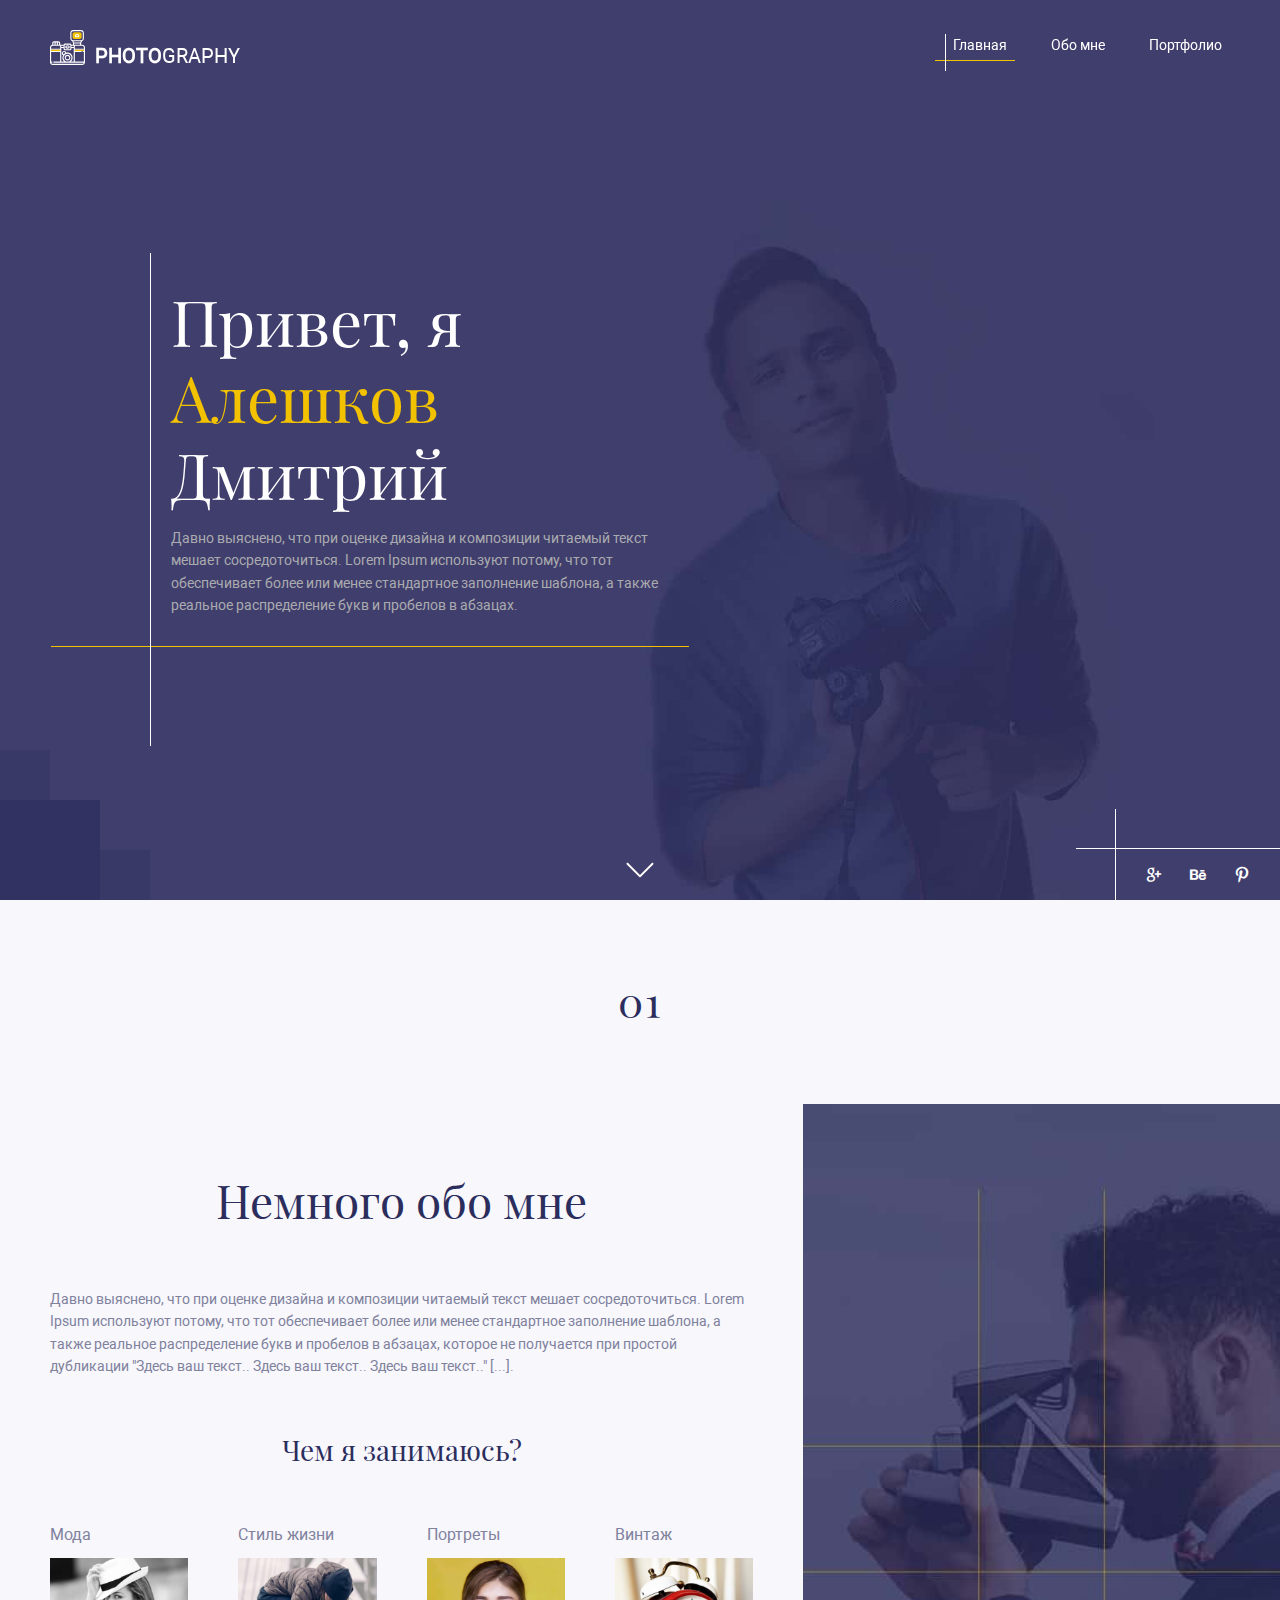
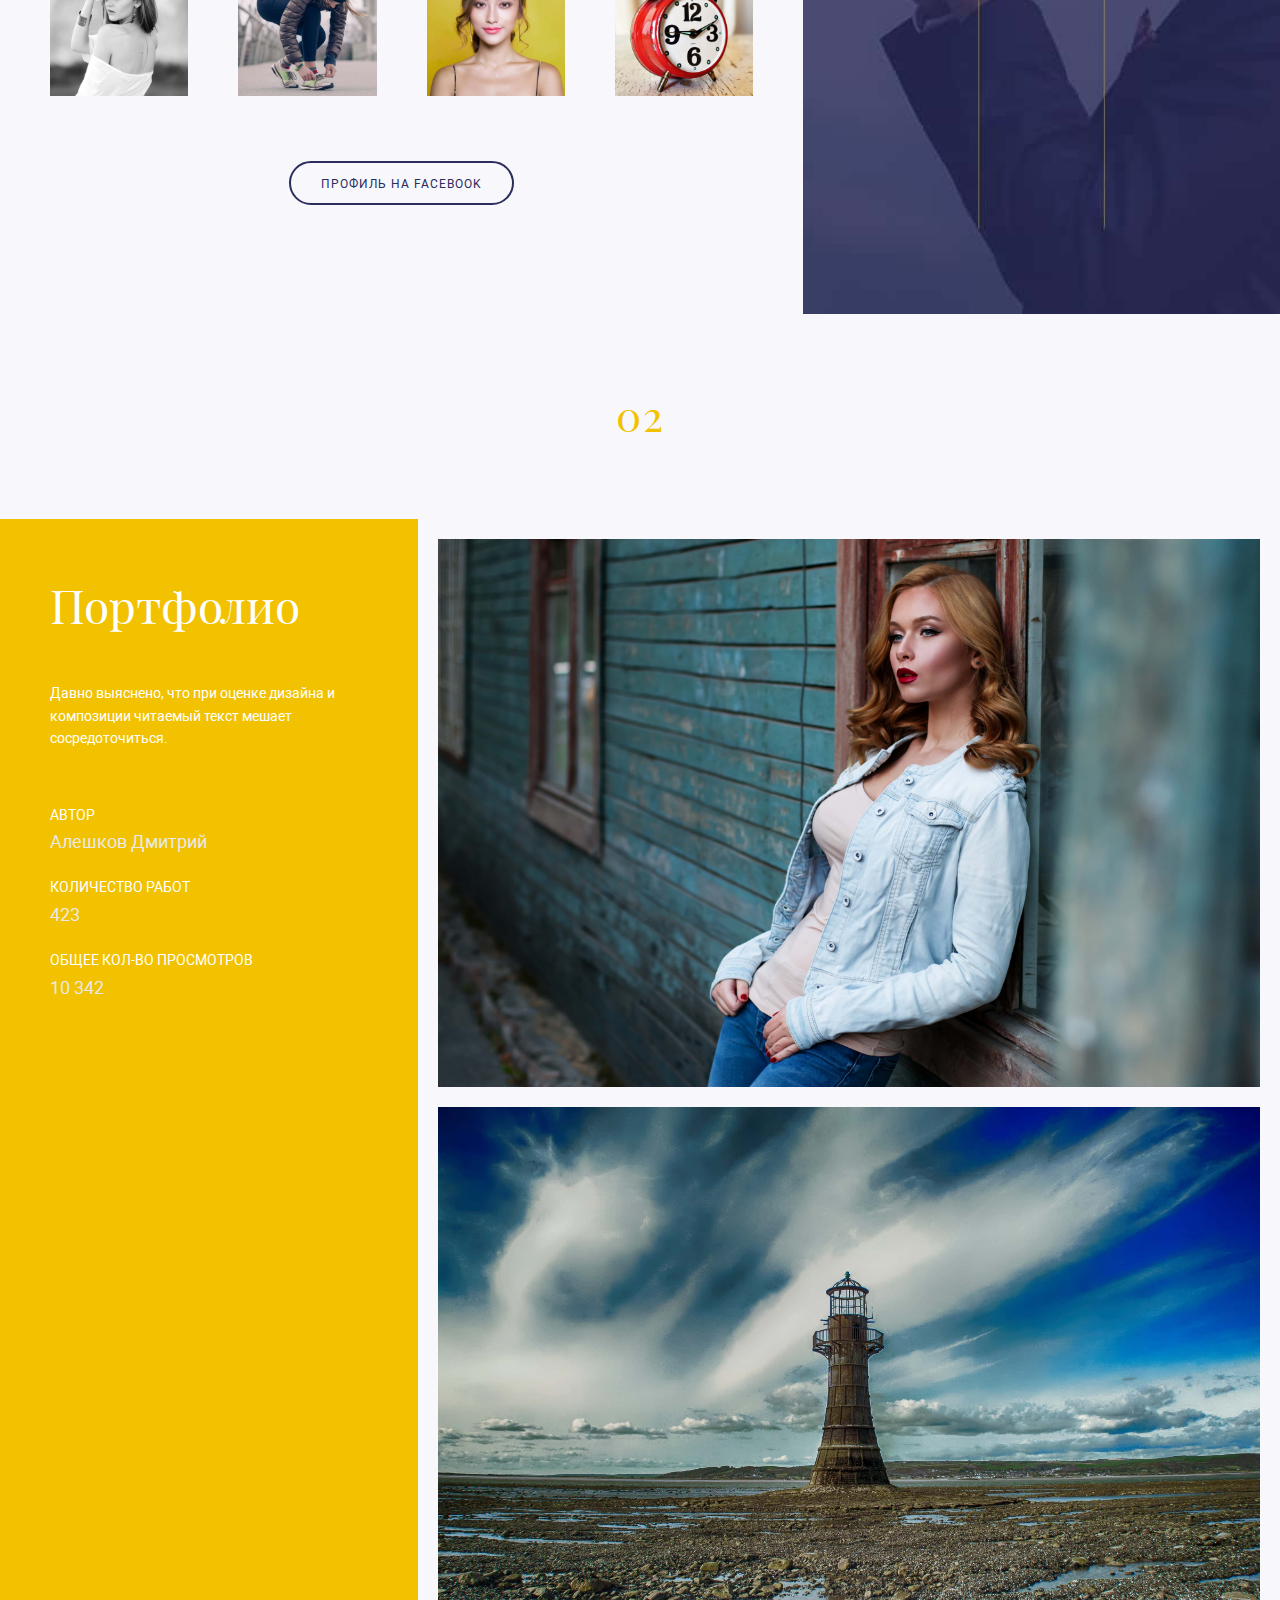
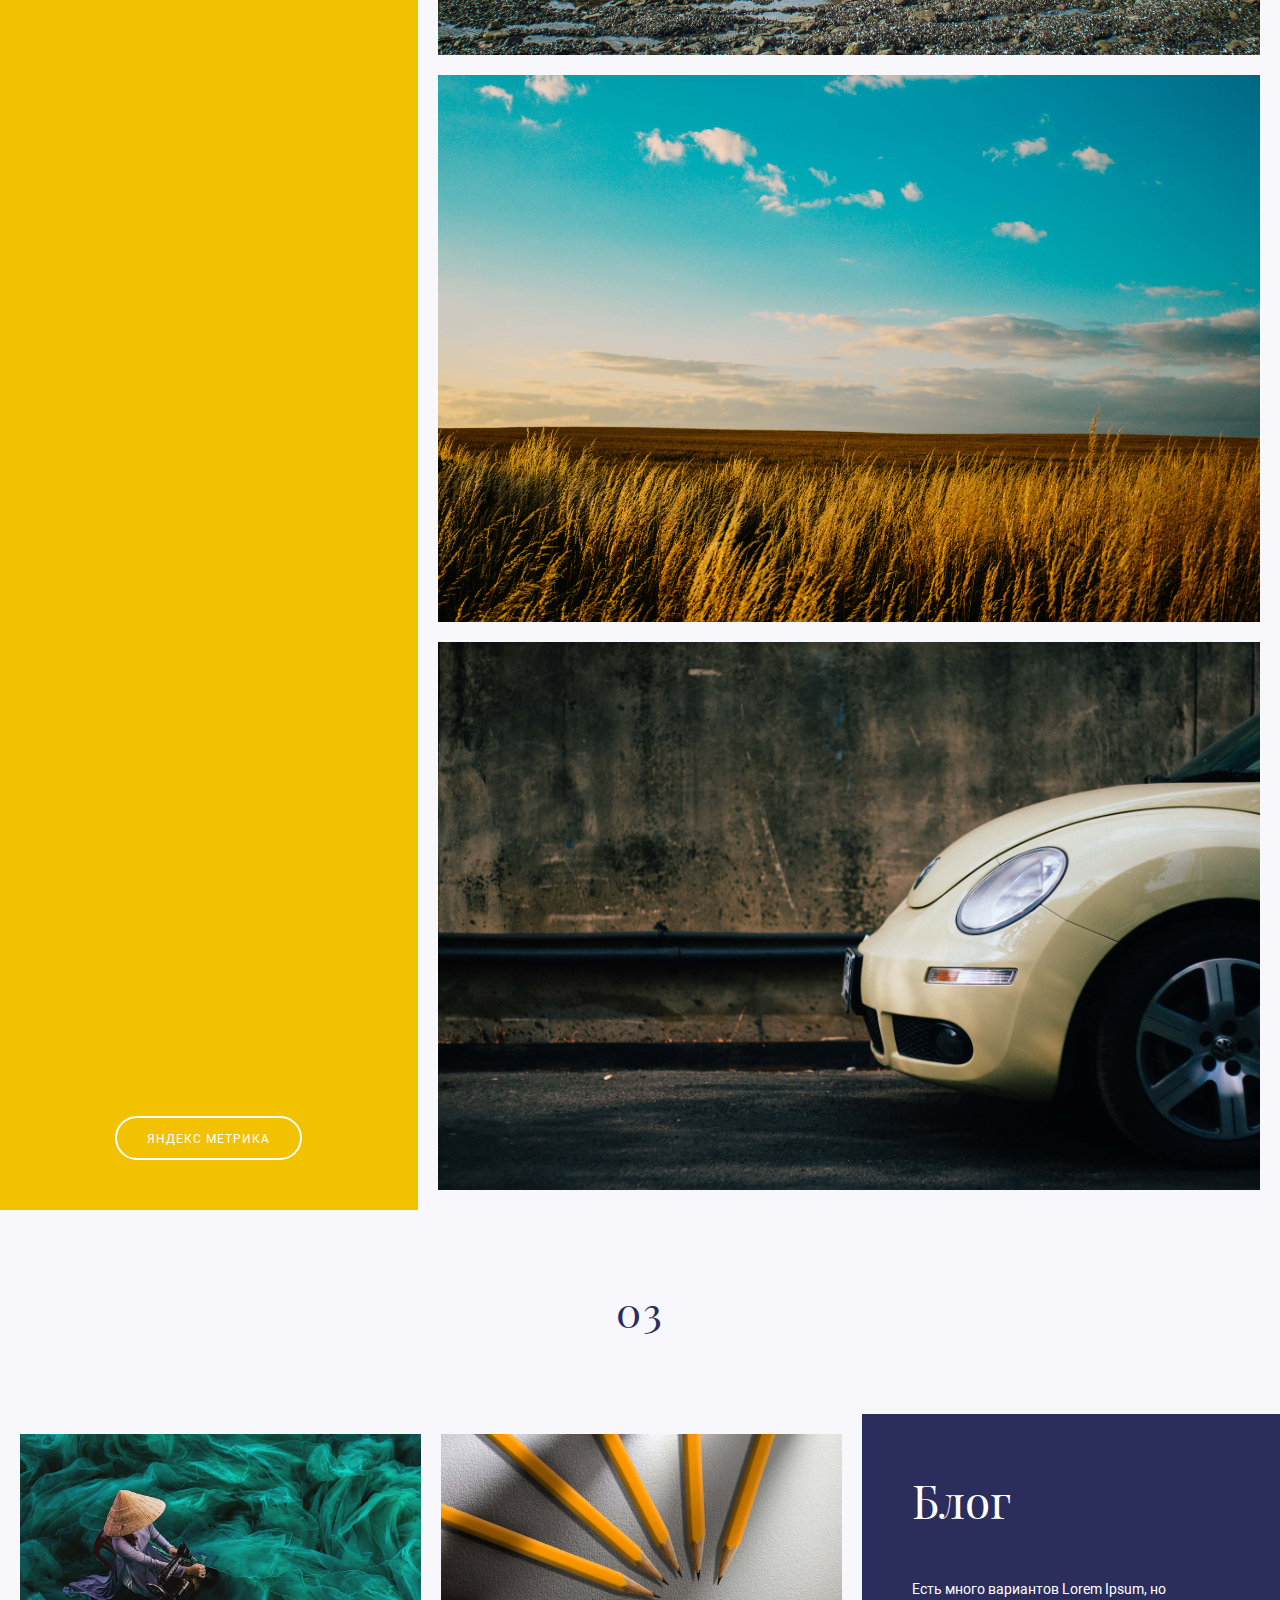
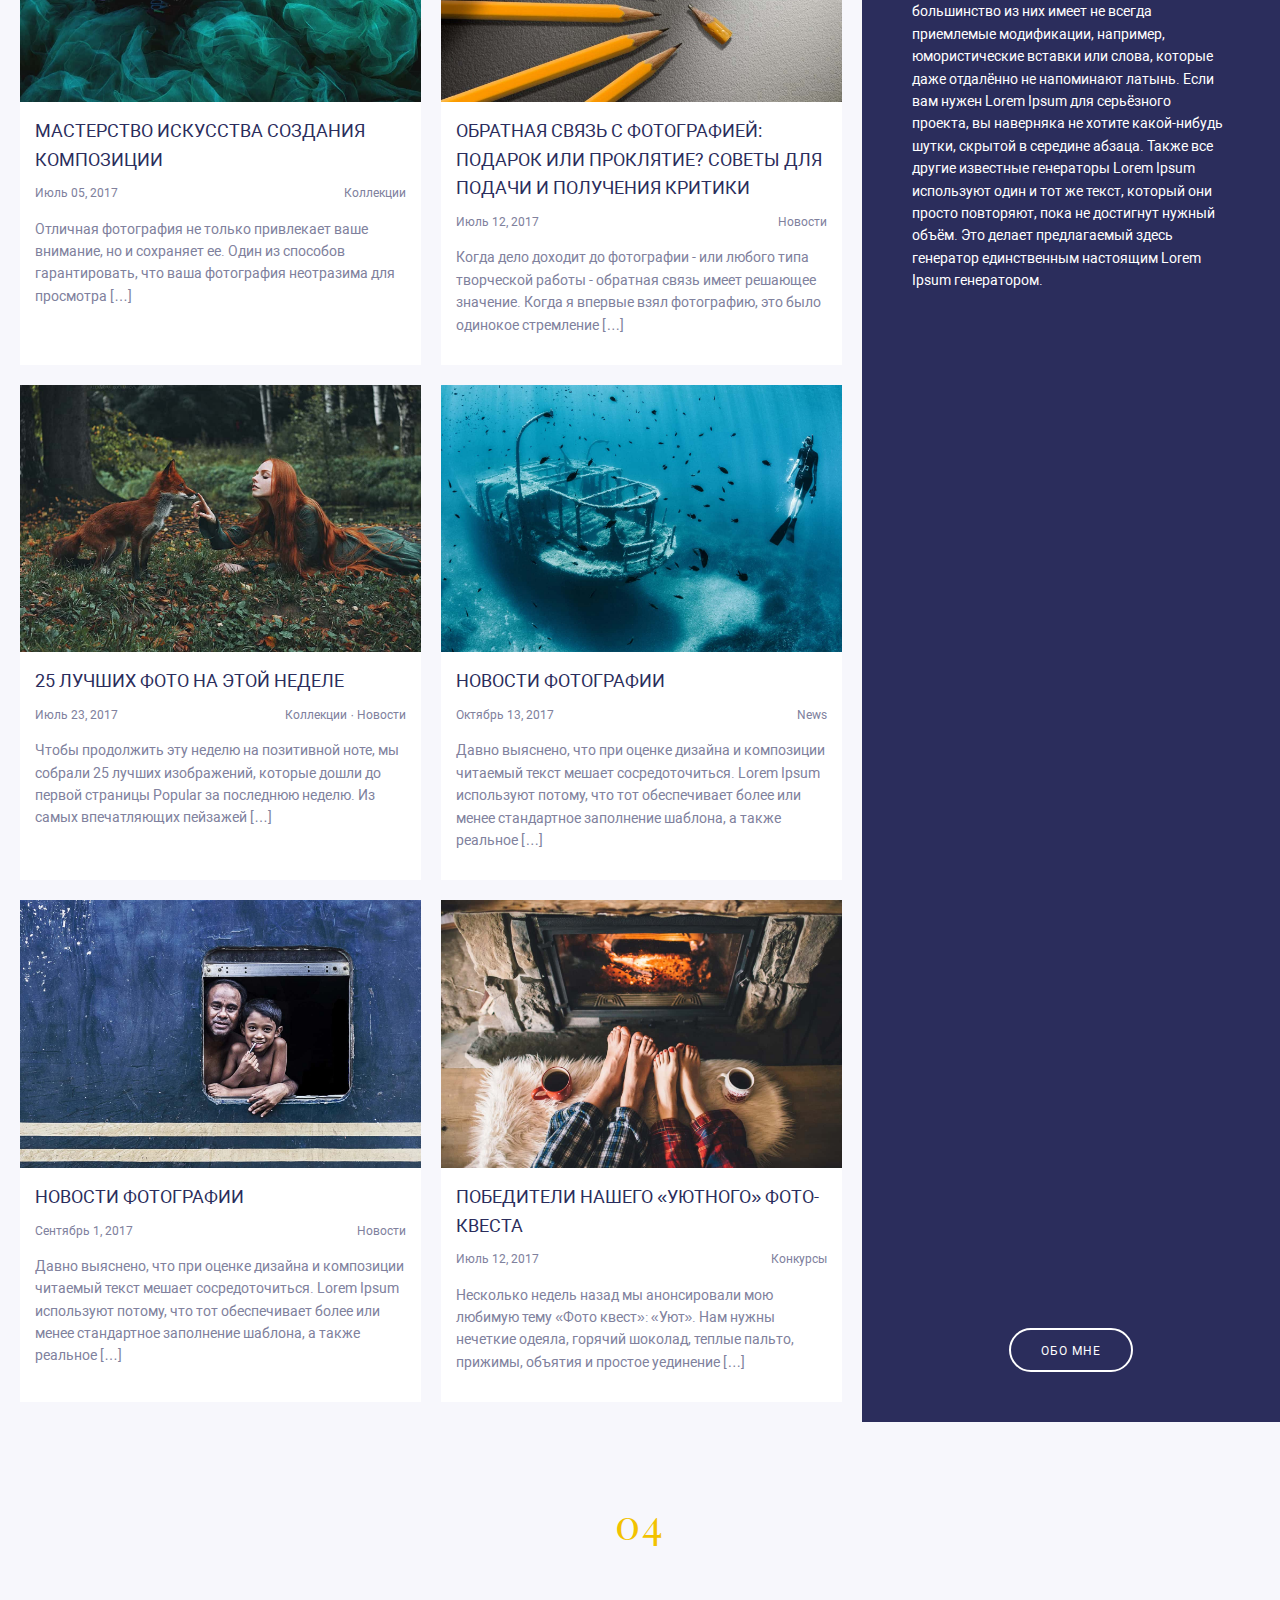
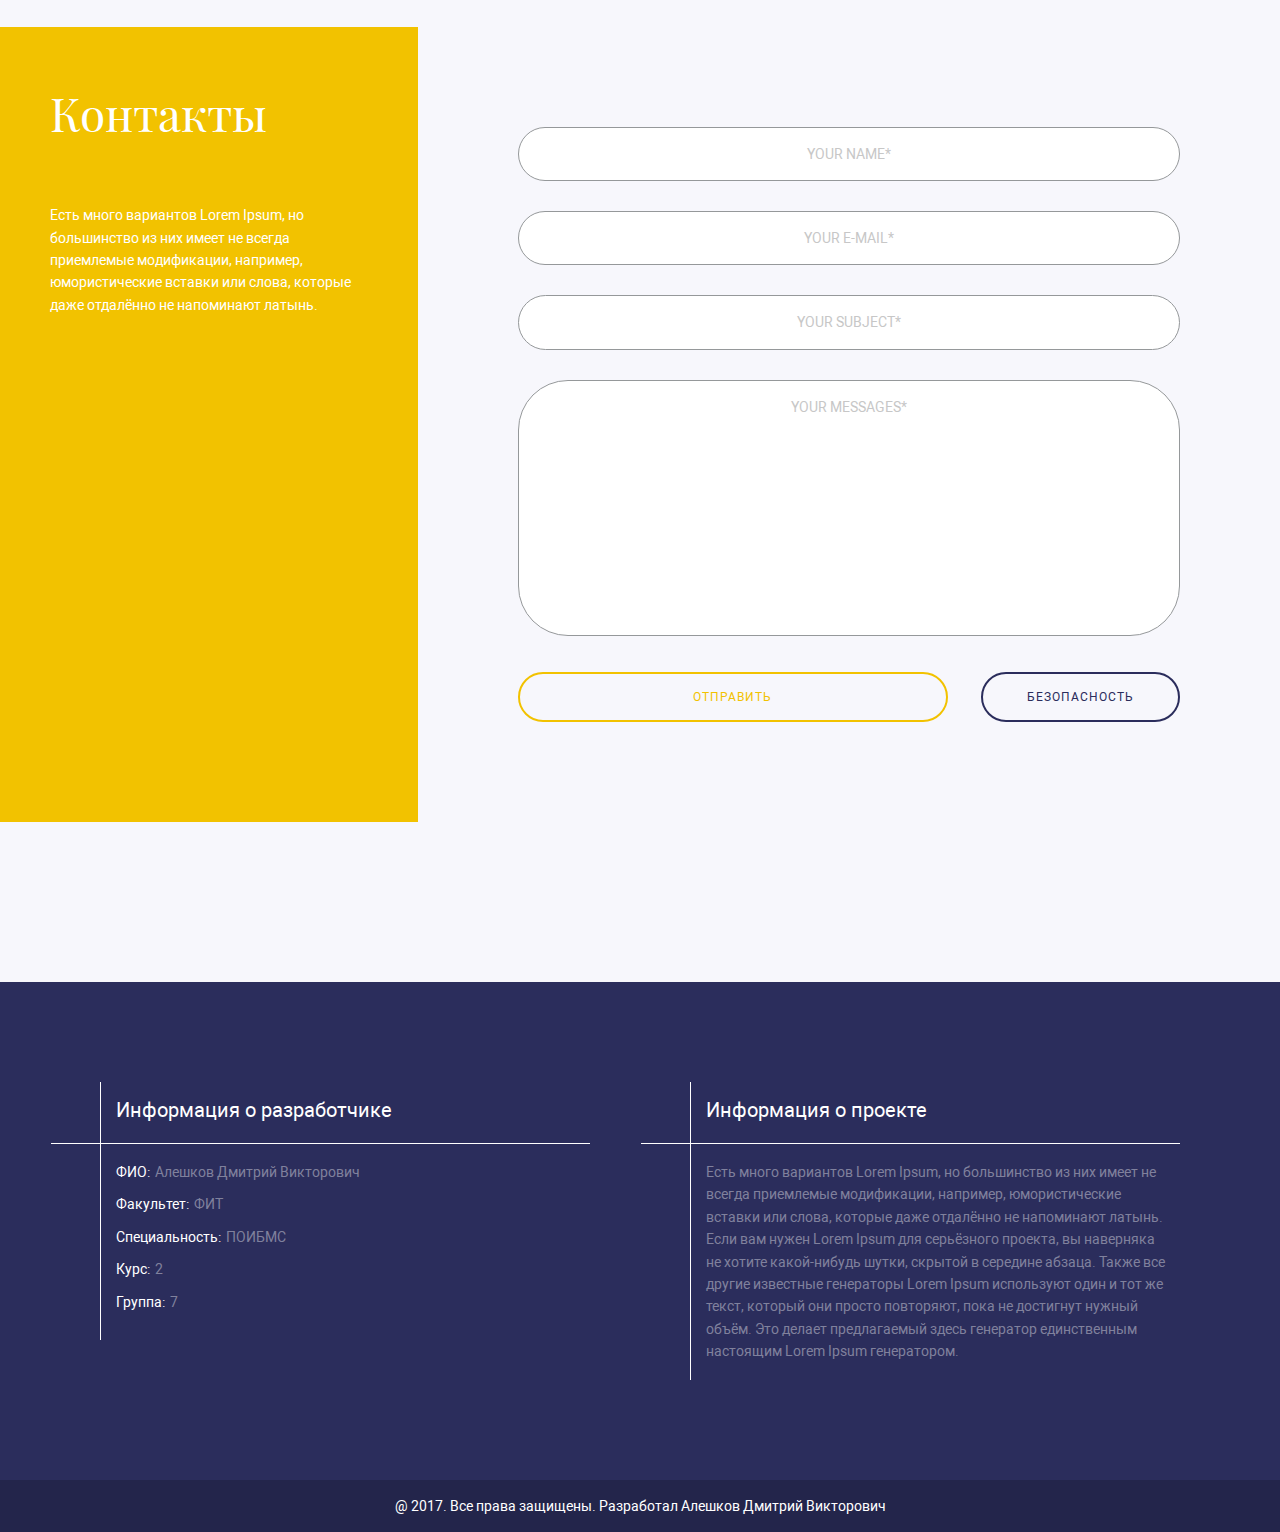
==== commit 6a77cdb7: "fix v. 1.1" ====
--- a/index.html
+++ b/index.html
@@ -123,28 +123,28 @@
                     <div class="portfolio-card">
                         <img class="portfolio-card__img img-responsive" src="images/fashion-thumb.jpg"/>
                         <div class="portfolio-card__cover">
-                            <a class="portfolio-card__link" href="photography/images/fashion-thumb.jpg" target="_blank"></a>
+                            <a class="portfolio-card__link" href="images/fashion-thumb.jpg" target="_blank"></a>
                             <!--<h4 class="portfolio-card__title">Мода</h4>-->
                         </div>
                     </div>
                     <div class="portfolio-card">
                         <img class="portfolio-card__img img-responsive" src="images/tower-thumb.jpg"/>
                         <div class="portfolio-card__cover">
-                            <a class="portfolio-card__link" href="photography/images/tower-thumb.jpg" target="_blank"></a>
+                            <a class="portfolio-card__link" href="images/tower-thumb.jpg" target="_blank"></a>
                             <!--<h4 class="portfolio-card__title">Башни</h4>-->
                         </div>
                     </div>
                     <div class="portfolio-card">
                         <img class="portfolio-card__img img-responsive" src="images/nature-thumb.jpg"/>
                         <div class="portfolio-card__cover">
-                            <a class="portfolio-card__link" href="photography/images/nature-thumb.jpg" target="_blank"></a>
+                            <a class="portfolio-card__link" href="images/nature-thumb.jpg" target="_blank"></a>
                             <!--<h4 class="portfolio-card__title">Природа</h4>-->
                         </div>
                     </div>
                     <div class="portfolio-card">
                         <img class="portfolio-card__img img-responsive" src="images/auto-thumb.jpg"/>
                         <div class="portfolio-card__cover">
-                            <a class="portfolio-card__link" href="photography/images/auto-thumb.jpg" target="_blank"></a>
+                            <a class="portfolio-card__link" href="images/auto-thumb.jpg" target="_blank"></a>
                             <!--<h4 class="portfolio-card__title">Авто</h4>-->
                         </div>
                     </div>
